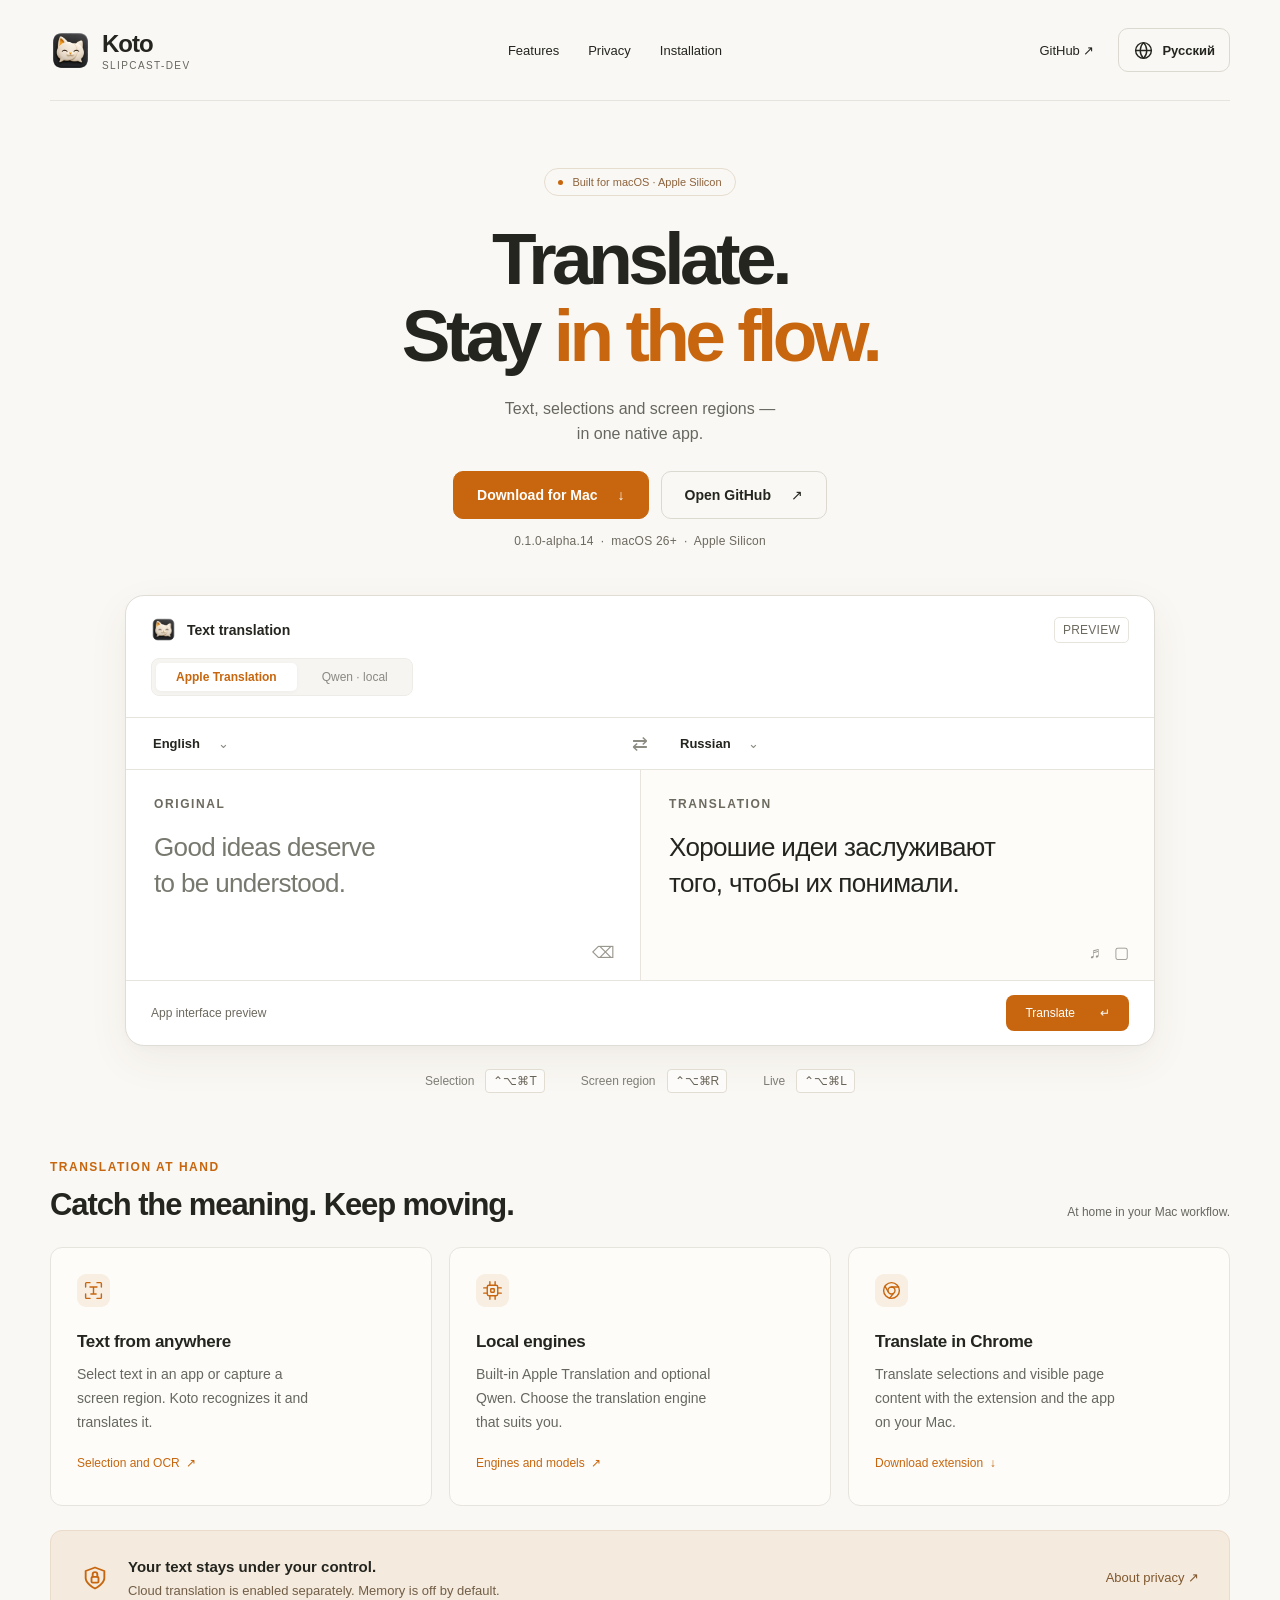
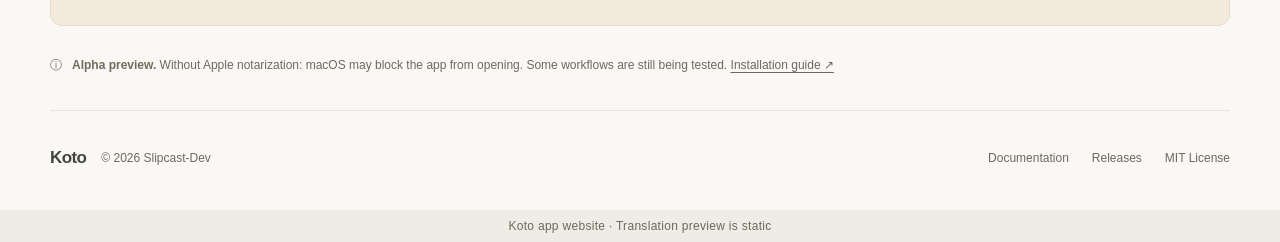
==== en/index.html @ a415c4b1 "Add Russian and English website, language detection, SVG icons and current bilingual docs" ====
<!doctype html>
<html lang="en">
<head>
  <meta charset="utf-8">
  <script src="../assets/language.js"></script>
  <link rel="icon" href="../assets/koto-brandmark.png" type="image/png">
  <meta name="viewport" content="width=device-width, initial-scale=1">
  <title>Koto — native translator for macOS</title>
  <meta name="color-scheme" content="light">
  <meta name="theme-color" content="#faf8f4">
  <meta property="og:type" content="website">
  <meta property="og:title" content="Koto — translate and stay in the flow">
  <meta property="og:description" content="Text, selections and screen regions in one native Mac app.">
  <meta property="og:url" content="https://slipcast-dev.github.io/koto-website/en/">
  <meta property="og:image" content="https://slipcast-dev.github.io/koto-website/assets/koto-brandmark.png">
  <link rel="canonical" href="https://slipcast-dev.github.io/koto-website/en/">
  <link rel="alternate" hreflang="ru" href="https://slipcast-dev.github.io/koto-website/">
  <link rel="alternate" hreflang="en" href="https://slipcast-dev.github.io/koto-website/en/">
  <link rel="alternate" hreflang="x-default" href="https://slipcast-dev.github.io/koto-website/">
  <meta name="description" content="Koto by Slipcast-Dev: translate text, selections and screen regions on Mac. Apple Translation, optional Qwen and a Chrome extension. Download the alpha for Apple Silicon.">
  <link rel="stylesheet" href="../assets/styles.css">
</head>
<body id="top">
  <a class="skip-link" href="#content">Skip to content</a>
  <!-- Статический дизайн: демонстрация не отправляет пользовательские данные. -->
  <header>
    <a class="brand" href="#top" aria-label="Koto, home"><img class="mark" src="../assets/koto-brandmark.png" alt="" width="41" height="41"><span><strong>Koto</strong><small>SLIPCAST-DEV</small></span></a>
    <nav aria-label="Main navigation"><a href="#features">Features</a><a href="#privacy">Privacy</a><a href="https://github.com/Slipcast-dev/translator-Koto/blob/main/Docs/INSTALLATION.en.md">Installation</a></nav>
    <div class="nav-right"><a href="https://github.com/Slipcast-dev/translator-Koto">GitHub ↗</a><a class="language-switch" href="../?lang=ru" hreflang="ru" lang="ru" aria-label="Переключить на русский"><svg viewBox="0 0 24 24" aria-hidden="true" focusable="false"><circle cx="12" cy="12" r="9"/><path d="M3 12h18M12 3c-5 5-5 13 0 18M12 3c5 5 5 13 0 18"/></svg><span>Русский</span></a></div>
  </header>
  <main id="content">
    <section class="hero" aria-labelledby="hero-heading">
      <span class="eyebrow"><span class="dot"></span> Built for macOS · Apple Silicon</span>
      <h1 id="hero-heading">Translate.<br>Stay <em>in the flow.</em></h1>
      <p>Text, selections and screen regions —<br>in one native app.</p>
      <div class="actions"><a class="btn" href="https://github.com/Slipcast-dev/translator-Koto/releases/download/v0.1.0-alpha.14/Koto-0.1.0-14-arm64-preview-ci.dmg">Download for Mac <span>↓</span></a><a class="btn secondary" href="https://github.com/Slipcast-dev/translator-Koto">Open GitHub <span>↗</span></a></div>
      <span class="meta">0.1.0-alpha.14 &nbsp;·&nbsp; macOS 26+ &nbsp;·&nbsp; Apple Silicon</span>
    </section>
    <section class="demo-wrap" aria-label="Translator interface preview">
      <div class="demo">
        <div class="demo-top"><div class="demo-title"><img class="mark mini" src="../assets/koto-brandmark.png" alt="" width="25" height="25"> Text translation</div><span class="preview">PREVIEW</span></div>
        <div class="engines"><span class="engine active">Apple Translation</span><span class="engine">Qwen · local</span></div>
        <div class="languages"><span>English <span class="chevron">⌄</span></span><span class="swap" aria-hidden="true">⇄</span><span class="target">Russian <span class="chevron">⌄</span></span></div>
        <div class="panels"><div class="panel source"><span class="label">ORIGINAL</span><p class="sample" lang="en">Good ideas deserve <br>to be understood.</p><div class="panel-tools" aria-hidden="true">⌫</div></div><div class="panel"><span class="label">TRANSLATION</span><p class="sample" lang="ru">Хорошие идеи заслуживают <br>того, чтобы их понимали.</p><div class="panel-tools" aria-hidden="true">♬ &nbsp; ▢</div></div></div>
        <div class="demo-bottom"><p>App interface preview</p><span class="demo-button">Translate <span aria-hidden="true">↵</span></span></div>
      </div>
      <div class="shortcuts"><span>Selection <kbd>⌃⌥⌘T</kbd></span><span>Screen region <kbd>⌃⌥⌘R</kbd></span><span>Live <kbd>⌃⌥⌘L</kbd></span></div>
    </section>
    <section class="section" id="features"><div class="section-heading"><div><div class="overline">TRANSLATION AT HAND</div><h2>Catch the meaning. Keep moving.</h2></div><p>At home in your Mac workflow.</p></div>
      <div class="cards"><article class="card"><div class="icon"><svg viewBox="0 0 24 24" aria-hidden="true" focusable="false"><path d="M8 3H4a1 1 0 0 0-1 1v4m13-5h4a1 1 0 0 1 1 1v4M3 16v4a1 1 0 0 0 1 1h4m8 0h4a1 1 0 0 0 1-1v-4M8 8h8m-4 0v8m-3 0h6"/></svg></div><h3>Text from anywhere</h3><p>Select text in an app or capture a screen region. Koto recognizes it and translates it.</p><a class="card-link" href="https://github.com/Slipcast-dev/translator-Koto/blob/main/README.en.md">Selection and OCR &nbsp;↗</a></article><article class="card"><div class="icon"><svg viewBox="0 0 24 24" aria-hidden="true" focusable="false"><rect x="6" y="6" width="12" height="12" rx="2"/><path d="M9 2v4m6-4v4M9 18v4m6-4v4M2 9h4m-4 6h4M18 9h4m-4 6h4"/><rect x="10" y="10" width="4" height="4" rx=".5"/></svg></div><h3>Local engines</h3><p>Built-in Apple Translation and optional Qwen. Choose the translation engine that suits you.</p><a class="card-link" href="https://github.com/Slipcast-dev/translator-Koto/blob/main/Docs/MODELS.en.md">Engines and models &nbsp;↗</a></article><article class="card"><div class="icon"><svg viewBox="0 0 24 24" aria-hidden="true" focusable="false"><circle cx="12" cy="12" r="9"/><circle cx="12" cy="12" r="4"/><path d="M12 8h8M8.5 14l-4-7M14 15.5l-4 5.3"/></svg></div><h3>Translate in Chrome</h3><p>Translate selections and visible page content with the extension and the app on your Mac.</p><a class="card-link" href="https://github.com/Slipcast-dev/translator-Koto/releases/download/v0.1.0-alpha.14/Koto-Chrome-0.1.4.zip">Download extension &nbsp;↓</a></article></div>
    </section>
    <section class="privacy" id="privacy" aria-labelledby="privacy-heading"><div class="privacy-left"><span class="shield"><svg viewBox="0 0 24 24" aria-hidden="true" focusable="false"><path d="m12 3 8 3v6c0 5-8 9-8 9s-8-4-8-9V6l8-3Z"/><rect x="9" y="11" width="6" height="5" rx="1"/><path d="M10 11V9a2 2 0 0 1 4 0v2"/></svg></span><div><h2 id="privacy-heading">Your text stays under your control.</h2><p>Cloud translation is enabled separately. Memory is off by default.</p></div></div><a href="https://github.com/Slipcast-dev/translator-Koto/blob/main/Docs/PRIVACY.en.md">About privacy ↗</a></section>
    <p class="alpha" id="installation"><span aria-hidden="true">ⓘ</span><span><b>Alpha preview.</b> Without Apple notarization: macOS may block the app from opening. Some workflows are still being tested. <a href="https://github.com/Slipcast-dev/translator-Koto/blob/main/Docs/INSTALLATION.en.md">Installation guide ↗</a></span></p>
  </main>
  <footer><div class="footer-brand"><b>Koto</b><span>© 2026 Slipcast-Dev</span></div><div class="footer-links"><a href="https://github.com/Slipcast-dev/translator-Koto/blob/main/README.en.md">Documentation</a><a href="https://github.com/Slipcast-dev/translator-Koto/releases">Releases</a><a href="https://github.com/Slipcast-dev/translator-Koto/blob/main/LICENSE">MIT License</a></div></footer>
  <div class="concept">Koto app website · Translation preview is static</div>
</body>
</html>
---- assets/styles.css ----
/* Макет автономен: системные шрифты и встроенная графика не требуют сети. */
:root {
  --paper:#faf8f4;
  --ink:#24251f;
  --muted:#777870;
  --accent:#c7660e;
  --line:#e7e4dd;
  --peach:#f8ead9;
}
* {
  box-sizing:border-box;
}
html {
  scroll-behavior:smooth;
}
body {
  margin:0;
  background:var(--paper);
  color:var(--ink);
  font-family:-apple-system,BlinkMacSystemFont,"Segoe UI",sans-serif;
  -webkit-font-smoothing:antialiased;
}
a {
  color:inherit;
  text-decoration:none;
}
button {
  font:inherit;
}
a:focus-visible {
  outline:3px solid var(--accent);
  outline-offset:5px;
}
main,header,footer {
  max-width:1180px;
  margin:auto;
}
header {
  display:flex;
  align-items:center;
  justify-content:space-between;
  padding:28px 0;
  border-bottom:1px solid var(--line);
}
.brand {
  display:flex;
  align-items:center;
  gap:11px;
}
.mark {
  display:block;
  object-fit:contain;
  width:41px;
  height:41px;
  border-radius:0;
  background:transparent;
  flex-shrink:0;
}
.brand strong {
  font-size:24px;
  letter-spacing:-1px;
}
.brand small {
  display:block;
  color:var(--muted);
  font-size:9px;
  letter-spacing:1.4px;
  margin-top:2px;
}
nav {
  display:flex;
  align-items:center;
  gap:29px;
  font-size:13px;
}
.nav-right {
  display:flex;
  align-items:center;
  gap:24px;
  font-size:13px;
}
.btn {
  display:inline-flex;
  align-items:center;
  justify-content:center;
  gap:20px;
  border-radius:10px;
  padding:15px 23px;
  font-size:14px;
  font-weight:550;
  background:var(--accent);
  color:white;
  border:1px solid var(--accent);
}
.btn.small {
  padding:11px 16px;
  font-size:12px;
}
.btn.secondary {
  background:transparent;
  color:var(--ink);
  border-color:#dcd9d0;
}
.hero {
  text-align:center;
  padding:67px 10px 34px;
}
.eyebrow {
  display:inline-flex;
  align-items:center;
  gap:9px;
  border:1px solid #e6ddcf;
  border-radius:100px;
  padding:7px 13px;
  font-size:11px;
  font-weight:500;
  color:#8d633c;
}
.dot {
  width:5px;
  height:5px;
  border-radius:50%;
  background:var(--accent);
}
h1 {
  font-size:73px;
  line-height:1.06;
  letter-spacing:-4.5px;
  font-weight:590;
  margin:24px 0 21px;
}
h1 em {
  font-style:normal;
  color:var(--accent);
}
.hero p {
  font-size:16px;
  line-height:1.6;
  color:var(--muted);
  margin:0 0 24px;
}
.actions {
  display:flex;
  justify-content:center;
  gap:12px;
}
.meta {
  display:block;
  font-size:10px;
  color:#88877e;
  letter-spacing:.2px;
  margin-top:15px;
}
.demo-wrap {
  max-width:1030px;
  margin:13px auto 0;
  position:relative;
}
.demo {
  background:#fff;
  border:1px solid #dfddd6;
  border-radius:19px;
  box-shadow:0 14px 40px #493a2010,0 3px 9px #493a2005;
  overflow:hidden;
}
.demo-top {
  display:flex;
  align-items:center;
  justify-content:space-between;
  padding:21px 25px 15px;
}
.demo-title {
  display:flex;
  align-items:center;
  gap:11px;
  font-size:14px;
  font-weight:600;
}
.demo-title .mini {
  width:25px;
  height:25px;
}
.preview {
  border:1px solid var(--line);
  border-radius:5px;
  padding:5px 8px;
  color:#8c8b82;
  font-size:9px;
  letter-spacing:.5px;
}
.engines {
  display:flex;
  gap:5px;
  margin:0 25px 21px;
  width:max-content;
  background:#f6f5f2;
  border:1px solid #eeece7;
  padding:4px;
  border-radius:8px;
  font-size:11px;
  color:#8a8982;
}
.engine {
  padding:7px 20px;
}
.engine.active {
  background:white;
  box-shadow:0 1px 4px #0000000a;
  border-radius:5px;
  color:var(--accent);
  font-weight:600;
}
.languages {
  display:grid;
  grid-template-columns:1fr 40px 1fr;
  align-items:center;
  border-top:1px solid var(--line);
  border-bottom:1px solid var(--line);
  padding:14px 27px;
  font-size:13px;
  font-weight:550;
}
.languages .swap {
  text-align:center;
  font-size:19px;
  color:#8d8c83;
}
.languages .target {
  padding-left:20px;
}
.chevron {
  margin-left:14px;
  color:#8a8a82;
}
.panels {
  display:grid;
  grid-template-columns:1fr 1fr;
  min-height:210px;
}
.panel {
  padding:24px 28px;
  position:relative;
}
.panel+.panel {
  border-left:1px solid var(--line);
  background:#fdfcf9;
}
.label {
  font-size:9px;
  letter-spacing:1.6px;
  color:#a09d93;
  font-weight:600;
}
.sample {
  font-size:26px;
  line-height:1.4;
  letter-spacing:-.65px;
  margin:17px 0 40px;
  max-width:400px;
}
.source .sample {
  color:#77796f;
}
.panel-tools {
  position:absolute;
  bottom:18px;
  right:25px;
  display:flex;
  gap:15px;
  color:#9a988e;
  font-size:16px;
}
.demo-bottom {
  display:flex;
  align-items:center;
  justify-content:space-between;
  padding:14px 25px;
  border-top:1px solid var(--line);
}
.demo-bottom p {
  font-size:10px;
  color:#949187;
  margin:0;
}
.demo-button {
  display:flex;
  gap:25px;
  align-items:center;
  background:var(--accent);
  color:white;
  border-radius:8px;
  padding:11px 19px;
  font-size:12px;
}
.shortcuts {
  display:flex;
  justify-content:center;
  gap:36px;
  margin:23px 0 0;
  color:#7e7d73;
  font-size:11px;
}
.shortcuts span {
  display:flex;
  align-items:center;
  gap:11px;
}
.shortcuts kbd {
  font:10px -apple-system,sans-serif;
  color:#969286;
  border:1px solid #e2ddd3;
  border-radius:4px;
  padding:4px 7px;
  background:#fff9;
}
.section {
  padding:67px 0 0;
}
.section-heading {
  display:flex;
  align-items:end;
  justify-content:space-between;
  margin-bottom:24px;
}
h2 {
  font-size:31px;
  line-height:1.2;
  letter-spacing:-1.1px;
  font-weight:570;
  margin:0;
}
.overline {
  font-size:9px;
  letter-spacing:1.5px;
  color:var(--accent);
  margin-bottom:12px;
  font-weight:600;
}
.section-heading>p {
  font-size:12px;
  color:var(--muted);
  margin:0 0 4px;
}
.cards {
  display:grid;
  grid-template-columns:repeat(3,1fr);
  gap:17px;
}
.card {
  padding:26px;
  background:#fdfcf9;
  border:1px solid var(--line);
  border-radius:12px;
}
.icon {
  width:33px;
  height:33px;
  border-radius:9px;
  background:#f8eee1;
  display:grid;
  place-items:center;
  color:var(--accent);
  font-size:20px;
  margin-bottom:25px;
}
.card h3 {
  font-size:17px;
  font-weight:550;
  letter-spacing:-.3px;
  margin:0 0 11px;
}
.card p {
  font-size:12px;
  line-height:1.7;
  color:var(--muted);
  margin:0;
  max-width:250px;
}
.card-link {
  display:block;
  color:var(--accent);
  font-size:10px;
  margin-top:22px;
}
.privacy {
  display:flex;
  align-items:center;
  justify-content:space-between;
  background:#f4eadd;
  border:1px solid #eadbca;
  border-radius:12px;
  padding:25px 30px;
  margin:24px 0 0;
}
.privacy-left {
  display:flex;
  align-items:center;
  gap:19px;
}
.shield {
  font-size:26px;
  color:var(--accent);
}
.privacy h3 {
  font-size:15px;
  font-weight:550;
  margin:0 0 7px;
}
.privacy p {
  font-size:11px;
  color:#8f7c65;
  margin:0;
}
.privacy>a {
  font-size:11px;
  color:#997049;
}
.alpha {
  font-size:10px;
  color:#8c897f;
  display:flex;
  gap:10px;
  align-items:center;
  margin:29px 0 35px;
  line-height:1.7;
}
.alpha b {
  font-weight:550;
  color:#716b5e;
}
footer {
  display:flex;
  justify-content:space-between;
  align-items:center;
  border-top:1px solid var(--line);
  padding:25px 0 30px;
  font-size:10px;
  color:#8b887e;
}
.footer-brand {
  display:flex;
  gap:15px;
  align-items:center;
}
.footer-brand b {
  font-size:17px;
  color:#44463d;
  letter-spacing:-.6px;
}
.footer-links {
  display:flex;
  gap:23px;
}
.concept {
  background:#efece5;
  color:#827c70;
  text-align:center;
  padding:9px;
  font-size:10px;
  letter-spacing:.3px;
}
/* На телефоне колонки становятся последовательными, сохраняя порядок чтения. */
@media(max-width:1240px) {
  main,header,footer {
    margin-left:30px;
    margin-right:30px;
  }
}
@media(max-width:760px) {
  header {
    padding:20px 0;
  }
  nav {
    display:none;
  }
  .nav-right {
    gap:12px;
  }
  .nav-right>a:first-child {
    display:none;
  }
  .hero {
    padding-top:43px;
  }
  h1 {
    font-size:43px;
    letter-spacing:-2.3px;
  }
  .hero p {
    font-size:14px;
  }
  .panels {
    grid-template-columns:1fr;
  }
  .panel+.panel {
    border-left:0;
    border-top:1px solid var(--line);
  }
  .sample {
    font-size:23px;
  }
  .shortcuts {
    gap:12px;
    flex-wrap:wrap;
  }
  .cards {
    grid-template-columns:1fr;
  }
  .section {
    padding-top:45px;
  }
  .section-heading {
    display:block;
  }
  .section-heading>p {
    margin-top:15px;
  }
  .privacy {
    padding:23px;
    display:block;
  }
  .privacy>a {
    display:block;
    margin:16px 0 0 45px;
  }
  .privacy p {
    line-height:1.7;
  }
  .demo-bottom p {
    max-width:130px;
    line-height:1.6;
  }
  footer {
    align-items:start;
    gap:20px;
  }
  .footer-brand {
    display:block;
  }
  .footer-brand span {
    display:block;
    margin-top:10px;
  }
  .footer-links {
    flex-direction:column;
    gap:10px;
  }
  .btn {
    padding:13px 16px;
    font-size:12px;
  }
  main,header,footer {
    margin-left:18px;
    margin-right:18px;
  }
  h2 {
    font-size:27px;
  }
  .demo-title {
    font-size:12px;
  }
  .engines {
    margin-left:18px;
  }
  .languages {
    padding-left:20px;
    padding-right:20px;
  }
}
/* Доступность: читаемые подписи, видимый фокус и достаточные области нажатия. */
:root {
  --muted:#66685f;
}
.skip-link {
  position:fixed;
  left:16px;
  top:-100px;
  z-index:10;
  padding:14px 20px;
  background:var(--ink);
  color:#fff;
  border-radius:8px;
}
.skip-link:focus {
  top:16px;
}
nav a,.nav-right>a:first-child,.footer-links a {
  min-height:44px;
  display:inline-flex;
  align-items:center;
}
.btn:hover {
  background:#ad560b;
  border-color:#ad560b;
}
.btn.secondary:hover {
  background:#f0ece4;
  border-color:#c9c4b9;
}
a:not(.btn):hover {
  color:#a85108;
}
.meta,.preview,.label,.demo-bottom p,.card-link,.overline,.alpha,footer,.concept {
  font-size:12px;
}
.meta,.preview,.label,.demo-bottom p,.alpha,footer,.concept {
  color:#6c695e;
}
.brand small {
  font-size:10px;
  color:#65665d;
}
.card p {
  font-size:14px;
}
.card-link {
  min-height:44px;
  display:flex;
  align-items:center;
  margin-top:12px;
}
.privacy h2 {
  font-size:15px;
  letter-spacing:0;
  font-weight:550;
  margin:0 0 7px;
}
.privacy p {
  font-size:13px;
  color:#725e47;
}
.privacy>a {
  font-size:13px;
  min-height:44px;
  display:inline-flex;
  align-items:center;
  color:#80582f;
}
.alpha a {
  text-decoration:underline;
  text-underline-offset:3px;
}
.alpha {
  scroll-margin-top:24px;
}
section[id] {
  scroll-margin-top:24px;
}
.preview {
  letter-spacing:.25px;
}
.engines {
  font-size:12px;
}
.shortcuts {
  font-size:12px;
}
.shortcuts kbd {
  font-size:12px;
  color:#686357;
}
/* Декоративные элементы демонстрации не являются кнопками сайта. */
.engines,.languages,.demo-button,.panel-tools {
  cursor:default;
}
@media(max-width:760px) {
  header {
    flex-wrap:wrap;
    row-gap:16px;
  }
  nav {
    display:flex;
    order:3;
    justify-content:space-between;
    gap:12px;
    width:100%;
    font-size:12px;
    border-top:1px solid var(--line);
    padding-top:8px;
  }
  h1 {
    font-size:clamp(33px,8.8vw,43px);
    letter-spacing:-1.8px;
  }
  .hero p {
    font-size:14px;
  }
  .preview {
    font-size:10px;
    padding:5px 6px;
  }
  .demo-top {
    padding-left:18px;
    padding-right:18px;
    gap:8px;
  }
  .sample {
    font-size:23px;
  }
  .sample br {
    display:none;
  }
  .panel {
    min-height:210px;
    padding:24px;
  }
  .privacy-left {
    align-items:flex-start;
  }
  .privacy>a {
    margin-left:45px;
  }
  .shortcuts {
    gap:8px 14px;
  }
  .shortcuts span {
    gap:6px;
  }
  .section-heading>p {
    font-size:14px;
  }
  .footer-links {
    gap:0;
  }
  .demo-bottom {
    gap:12px;
    padding-left:18px;
    padding-right:18px;
  }
  .demo-bottom p {
    font-size:11px;
  }
  .demo-button {
    gap:16px;
    padding:11px 16px;
  }
  .alpha {
    align-items:flex-start;
  }
}
@media(prefers-reduced-motion:reduce) {
  html {
    scroll-behavior:auto;
  }
}
/* Компактная шапка и действия сохраняют одну строку на телефоне. */
@media(max-width:760px) {
  .nav-right>a:first-child {
    display:none;
  }
  .actions .btn {
    gap:10px;
    padding:13px 12px;
    white-space:nowrap;
  }
  .nav-right .btn {
    white-space:nowrap;
  }
}

/* Переключатель языка повторяет форму кнопок и остаётся видимым на телефоне. */
.language-switch {
  display:inline-flex;
  align-items:center;
  justify-content:center;
  gap:8px;
  min-height:44px;
  padding:10px 14px;
  border:1px solid #dcd9d0;
  border-radius:10px;
  background:transparent;
  font-size:13px;
  font-weight:550;
  white-space:nowrap;
}
.language-switch:hover {
  background:#f0ece4;
  border-color:#c9c4b9;
}
.language-switch svg,.icon svg,.shield svg {
  display:block;
  width:21px;
  height:21px;
  fill:none;
  stroke:currentColor;
  stroke-width:1.6;
  stroke-linecap:round;
  stroke-linejoin:round;
}
.shield {
  display:block;
  flex-shrink:0;
}
.shield svg {
  width:28px;
  height:28px;
}
.card {
  display:flex;
  flex-direction:column;
}
.card-link {
  margin-top:auto;
  padding-top:12px;
}
@media(max-width:760px) {
  .language-switch {
    padding:9px 12px;
  }
}
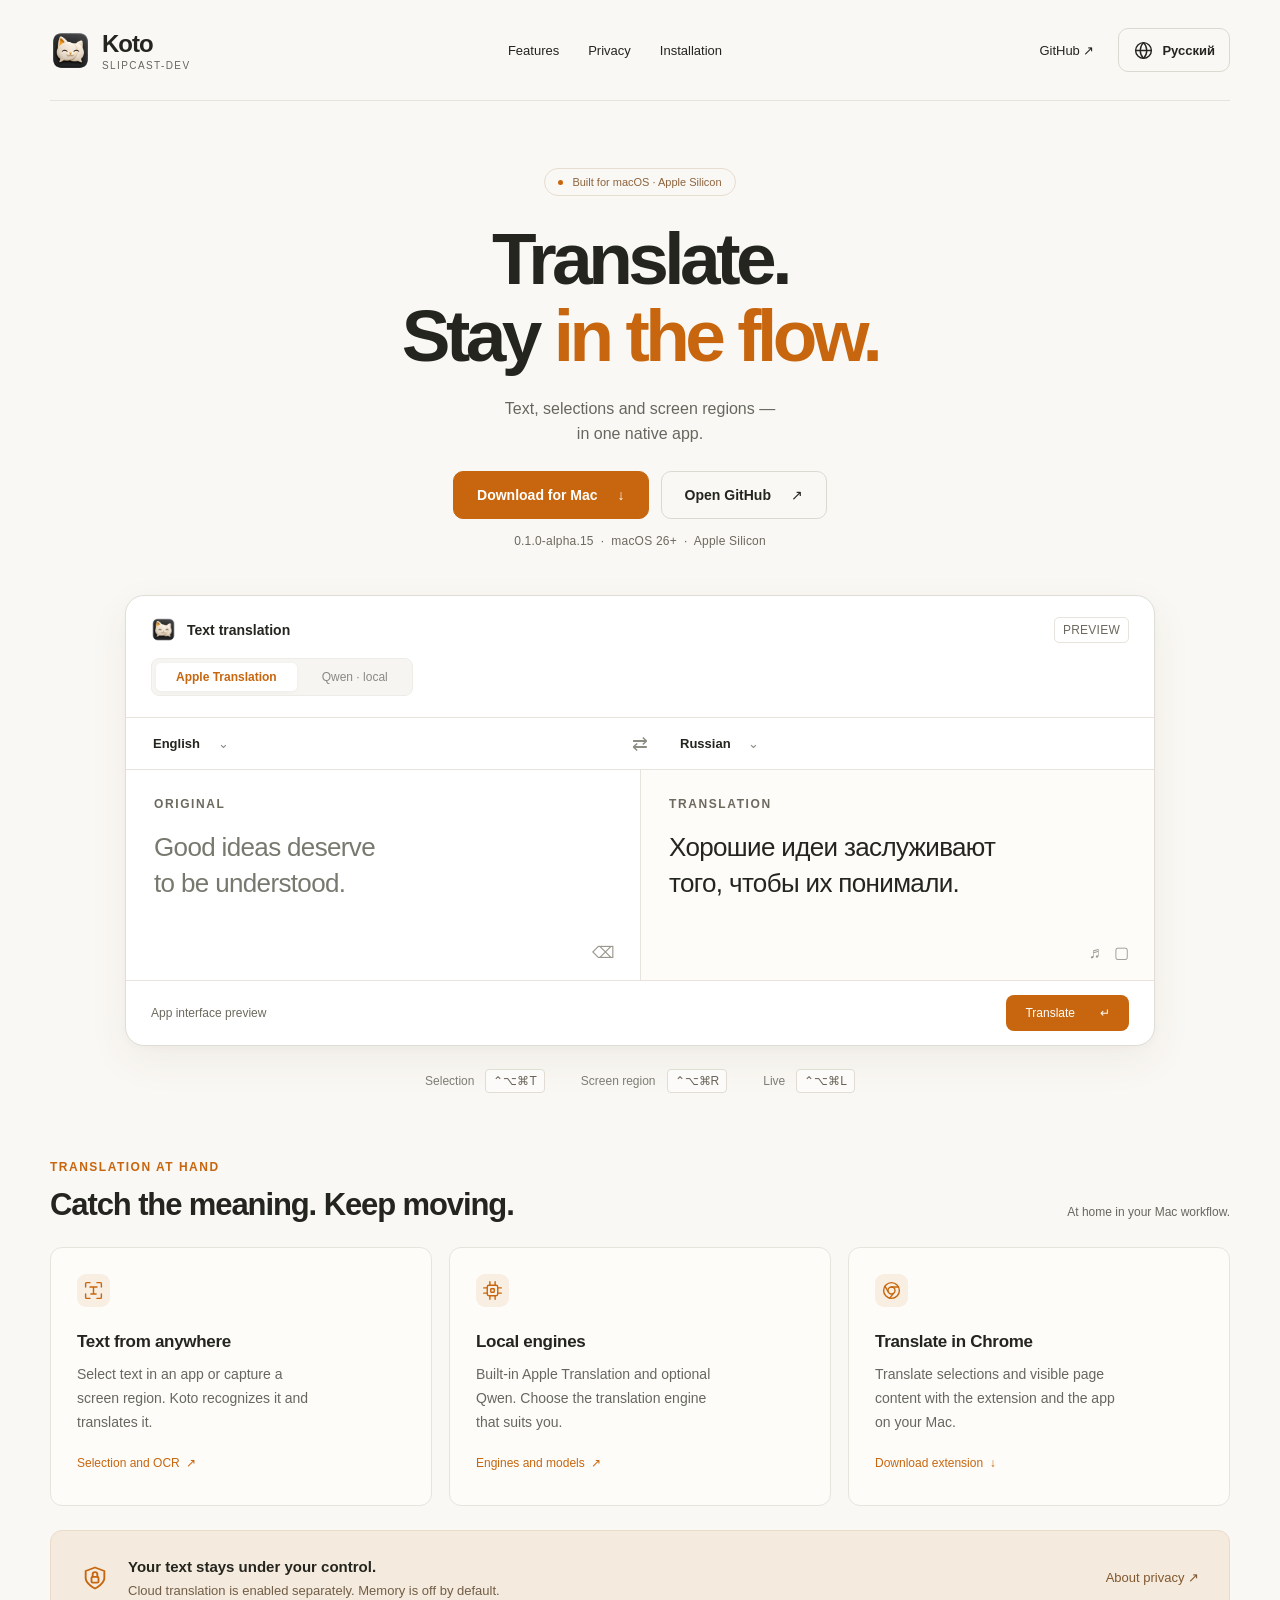
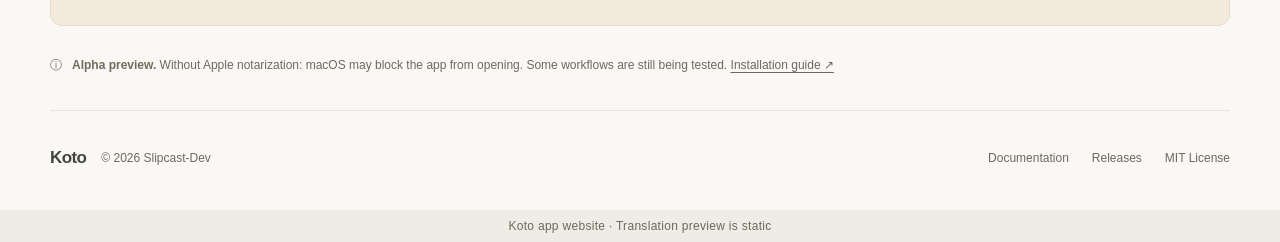
==== commit 81e85eca: "Update site to Koto 0.1.0-alpha.15 Co-Authored-By: Claude Sonnet 5.5 <noreply@anthropic.com>" ====
--- a/en/index.html
+++ b/en/index.html
@@ -33,8 +33,8 @@
       <span class="eyebrow"><span class="dot"></span> Built for macOS · Apple Silicon</span>
       <h1 id="hero-heading">Translate.<br>Stay <em>in the flow.</em></h1>
       <p>Text, selections and screen regions —<br>in one native app.</p>
-      <div class="actions"><a class="btn" href="https://github.com/Slipcast-dev/translator-Koto/releases/download/v0.1.0-alpha.14/Koto-0.1.0-14-arm64-preview-ci.dmg">Download for Mac <span>↓</span></a><a class="btn secondary" href="https://github.com/Slipcast-dev/translator-Koto">Open GitHub <span>↗</span></a></div>
-      <span class="meta">0.1.0-alpha.14 &nbsp;·&nbsp; macOS 26+ &nbsp;·&nbsp; Apple Silicon</span>
+      <div class="actions"><a class="btn" href="https://github.com/Slipcast-dev/translator-Koto/releases/download/v0.1.0-alpha.15/Koto-0.1.0-15-arm64-preview-ci.dmg">Download for Mac <span>↓</span></a><a class="btn secondary" href="https://github.com/Slipcast-dev/translator-Koto">Open GitHub <span>↗</span></a></div>
+      <span class="meta">0.1.0-alpha.15 &nbsp;·&nbsp; macOS 26+ &nbsp;·&nbsp; Apple Silicon</span>
     </section>
     <section class="demo-wrap" aria-label="Translator interface preview">
       <div class="demo">
@@ -47,7 +47,7 @@
       <div class="shortcuts"><span>Selection <kbd>⌃⌥⌘T</kbd></span><span>Screen region <kbd>⌃⌥⌘R</kbd></span><span>Live <kbd>⌃⌥⌘L</kbd></span></div>
     </section>
     <section class="section" id="features"><div class="section-heading"><div><div class="overline">TRANSLATION AT HAND</div><h2>Catch the meaning. Keep moving.</h2></div><p>At home in your Mac workflow.</p></div>
-      <div class="cards"><article class="card"><div class="icon"><svg viewBox="0 0 24 24" aria-hidden="true" focusable="false"><path d="M8 3H4a1 1 0 0 0-1 1v4m13-5h4a1 1 0 0 1 1 1v4M3 16v4a1 1 0 0 0 1 1h4m8 0h4a1 1 0 0 0 1-1v-4M8 8h8m-4 0v8m-3 0h6"/></svg></div><h3>Text from anywhere</h3><p>Select text in an app or capture a screen region. Koto recognizes it and translates it.</p><a class="card-link" href="https://github.com/Slipcast-dev/translator-Koto/blob/main/README.en.md">Selection and OCR &nbsp;↗</a></article><article class="card"><div class="icon"><svg viewBox="0 0 24 24" aria-hidden="true" focusable="false"><rect x="6" y="6" width="12" height="12" rx="2"/><path d="M9 2v4m6-4v4M9 18v4m6-4v4M2 9h4m-4 6h4M18 9h4m-4 6h4"/><rect x="10" y="10" width="4" height="4" rx=".5"/></svg></div><h3>Local engines</h3><p>Built-in Apple Translation and optional Qwen. Choose the translation engine that suits you.</p><a class="card-link" href="https://github.com/Slipcast-dev/translator-Koto/blob/main/Docs/MODELS.en.md">Engines and models &nbsp;↗</a></article><article class="card"><div class="icon"><svg viewBox="0 0 24 24" aria-hidden="true" focusable="false"><circle cx="12" cy="12" r="9"/><circle cx="12" cy="12" r="4"/><path d="M12 8h8M8.5 14l-4-7M14 15.5l-4 5.3"/></svg></div><h3>Translate in Chrome</h3><p>Translate selections and visible page content with the extension and the app on your Mac.</p><a class="card-link" href="https://github.com/Slipcast-dev/translator-Koto/releases/download/v0.1.0-alpha.14/Koto-Chrome-0.1.4.zip">Download extension &nbsp;↓</a></article></div>
+      <div class="cards"><article class="card"><div class="icon"><svg viewBox="0 0 24 24" aria-hidden="true" focusable="false"><path d="M8 3H4a1 1 0 0 0-1 1v4m13-5h4a1 1 0 0 1 1 1v4M3 16v4a1 1 0 0 0 1 1h4m8 0h4a1 1 0 0 0 1-1v-4M8 8h8m-4 0v8m-3 0h6"/></svg></div><h3>Text from anywhere</h3><p>Select text in an app or capture a screen region. Koto recognizes it and translates it.</p><a class="card-link" href="https://github.com/Slipcast-dev/translator-Koto/blob/main/README.en.md">Selection and OCR &nbsp;↗</a></article><article class="card"><div class="icon"><svg viewBox="0 0 24 24" aria-hidden="true" focusable="false"><rect x="6" y="6" width="12" height="12" rx="2"/><path d="M9 2v4m6-4v4M9 18v4m6-4v4M2 9h4m-4 6h4M18 9h4m-4 6h4"/><rect x="10" y="10" width="4" height="4" rx=".5"/></svg></div><h3>Local engines</h3><p>Built-in Apple Translation and optional Qwen. Choose the translation engine that suits you.</p><a class="card-link" href="https://github.com/Slipcast-dev/translator-Koto/blob/main/Docs/MODELS.en.md">Engines and models &nbsp;↗</a></article><article class="card"><div class="icon"><svg viewBox="0 0 24 24" aria-hidden="true" focusable="false"><circle cx="12" cy="12" r="9"/><circle cx="12" cy="12" r="4"/><path d="M12 8h8M8.5 14l-4-7M14 15.5l-4 5.3"/></svg></div><h3>Translate in Chrome</h3><p>Translate selections and visible page content with the extension and the app on your Mac.</p><a class="card-link" href="https://github.com/Slipcast-dev/translator-Koto/releases/download/v0.1.0-alpha.15/Koto-Chrome-0.1.4.zip">Download extension &nbsp;↓</a></article></div>
     </section>
     <section class="privacy" id="privacy" aria-labelledby="privacy-heading"><div class="privacy-left"><span class="shield"><svg viewBox="0 0 24 24" aria-hidden="true" focusable="false"><path d="m12 3 8 3v6c0 5-8 9-8 9s-8-4-8-9V6l8-3Z"/><rect x="9" y="11" width="6" height="5" rx="1"/><path d="M10 11V9a2 2 0 0 1 4 0v2"/></svg></span><div><h2 id="privacy-heading">Your text stays under your control.</h2><p>Cloud translation is enabled separately. Memory is off by default.</p></div></div><a href="https://github.com/Slipcast-dev/translator-Koto/blob/main/Docs/PRIVACY.en.md">About privacy ↗</a></section>
     <p class="alpha" id="installation"><span aria-hidden="true">ⓘ</span><span><b>Alpha preview.</b> Without Apple notarization: macOS may block the app from opening. Some workflows are still being tested. <a href="https://github.com/Slipcast-dev/translator-Koto/blob/main/Docs/INSTALLATION.en.md">Installation guide ↗</a></span></p>
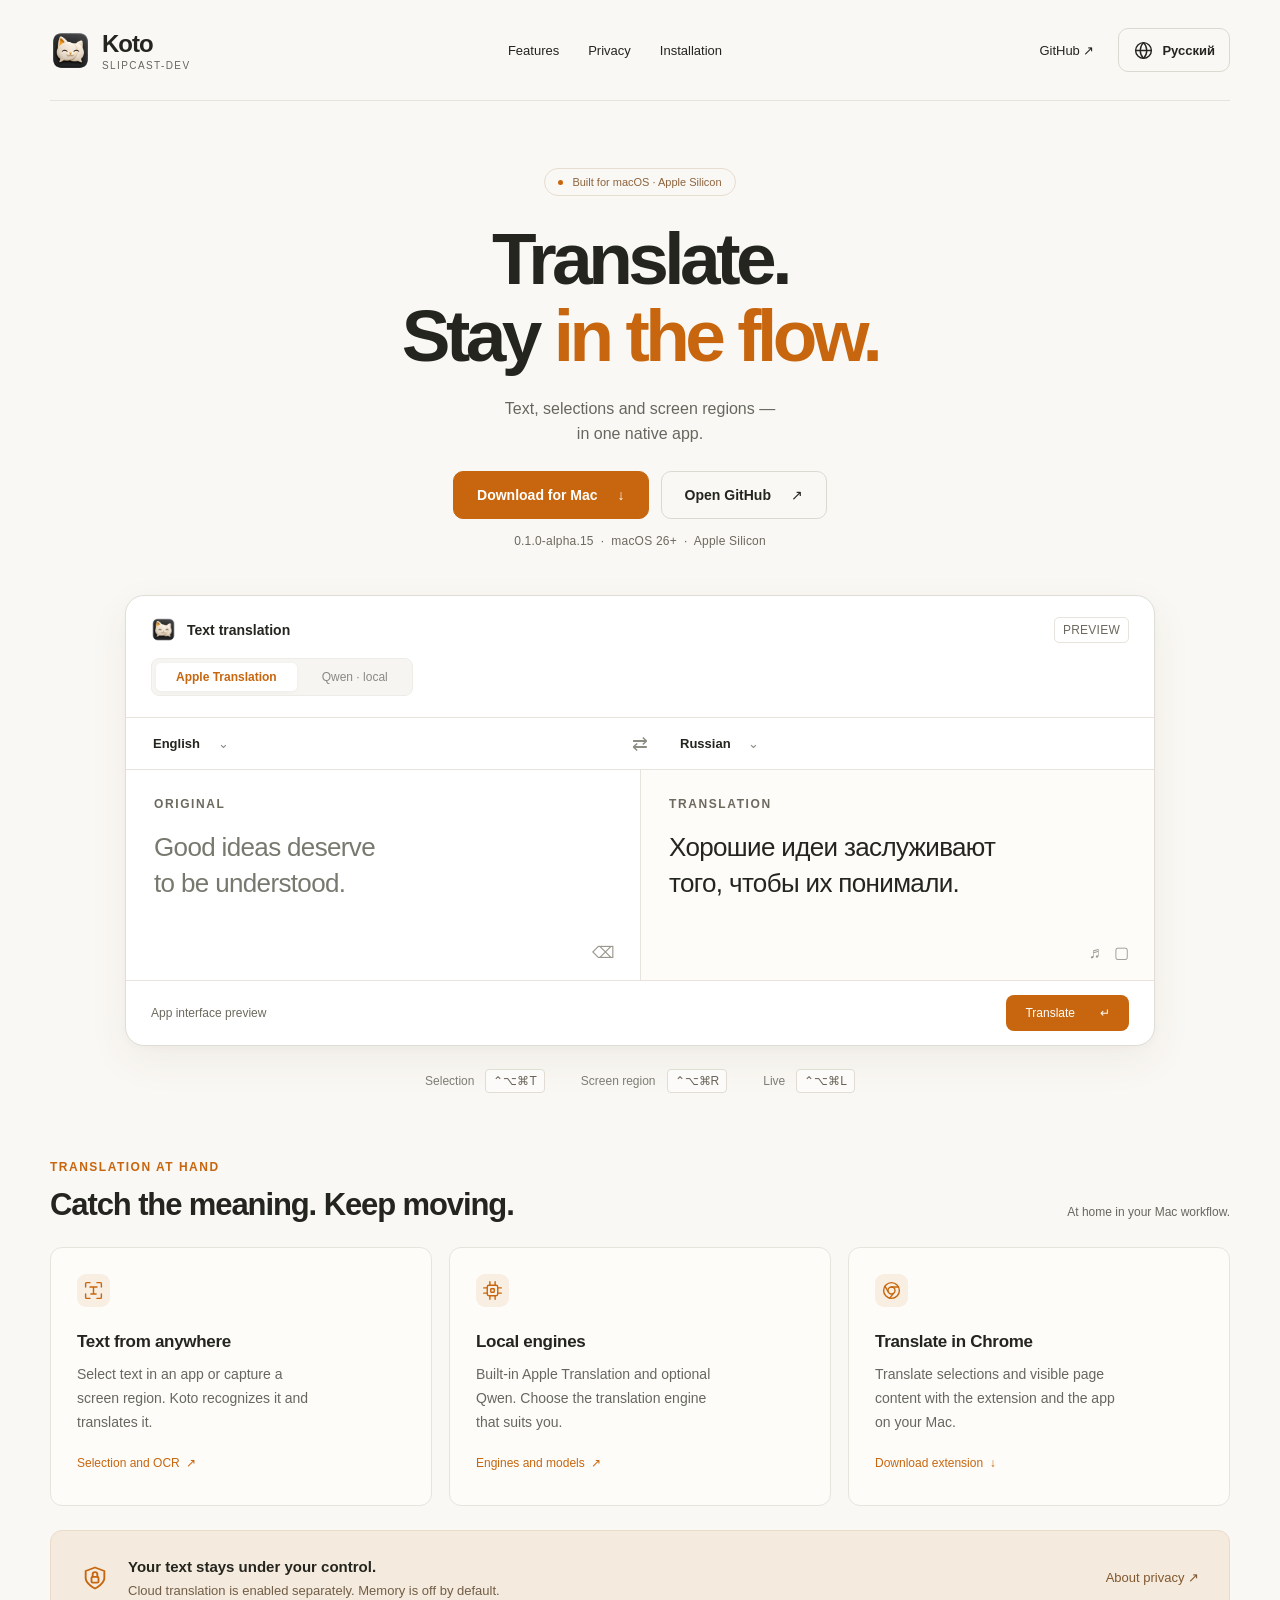
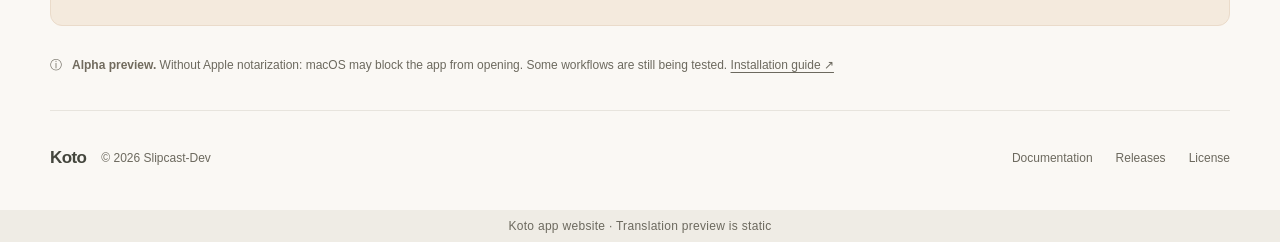
==== commit df75ed7e: "License: replace MIT with the Koto proprietary license Co-Authored-By: Claude Sonnet 5.5 <noreply@an" ====
--- a/en/index.html
+++ b/en/index.html
@@ -52,7 +52,7 @@
     <section class="privacy" id="privacy" aria-labelledby="privacy-heading"><div class="privacy-left"><span class="shield"><svg viewBox="0 0 24 24" aria-hidden="true" focusable="false"><path d="m12 3 8 3v6c0 5-8 9-8 9s-8-4-8-9V6l8-3Z"/><rect x="9" y="11" width="6" height="5" rx="1"/><path d="M10 11V9a2 2 0 0 1 4 0v2"/></svg></span><div><h2 id="privacy-heading">Your text stays under your control.</h2><p>Cloud translation is enabled separately. Memory is off by default.</p></div></div><a href="https://github.com/Slipcast-dev/translator-Koto/blob/main/Docs/PRIVACY.en.md">About privacy ↗</a></section>
     <p class="alpha" id="installation"><span aria-hidden="true">ⓘ</span><span><b>Alpha preview.</b> Without Apple notarization: macOS may block the app from opening. Some workflows are still being tested. <a href="https://github.com/Slipcast-dev/translator-Koto/blob/main/Docs/INSTALLATION.en.md">Installation guide ↗</a></span></p>
   </main>
-  <footer><div class="footer-brand"><b>Koto</b><span>© 2026 Slipcast-Dev</span></div><div class="footer-links"><a href="https://github.com/Slipcast-dev/translator-Koto/blob/main/README.en.md">Documentation</a><a href="https://github.com/Slipcast-dev/translator-Koto/releases">Releases</a><a href="https://github.com/Slipcast-dev/translator-Koto/blob/main/LICENSE">MIT License</a></div></footer>
+  <footer><div class="footer-brand"><b>Koto</b><span>© 2026 Slipcast-Dev</span></div><div class="footer-links"><a href="https://github.com/Slipcast-dev/translator-Koto/blob/main/README.en.md">Documentation</a><a href="https://github.com/Slipcast-dev/translator-Koto/releases">Releases</a><a href="https://github.com/Slipcast-dev/translator-Koto/blob/main/LICENSE">License</a></div></footer>
   <div class="concept">Koto app website · Translation preview is static</div>
 </body>
 </html>
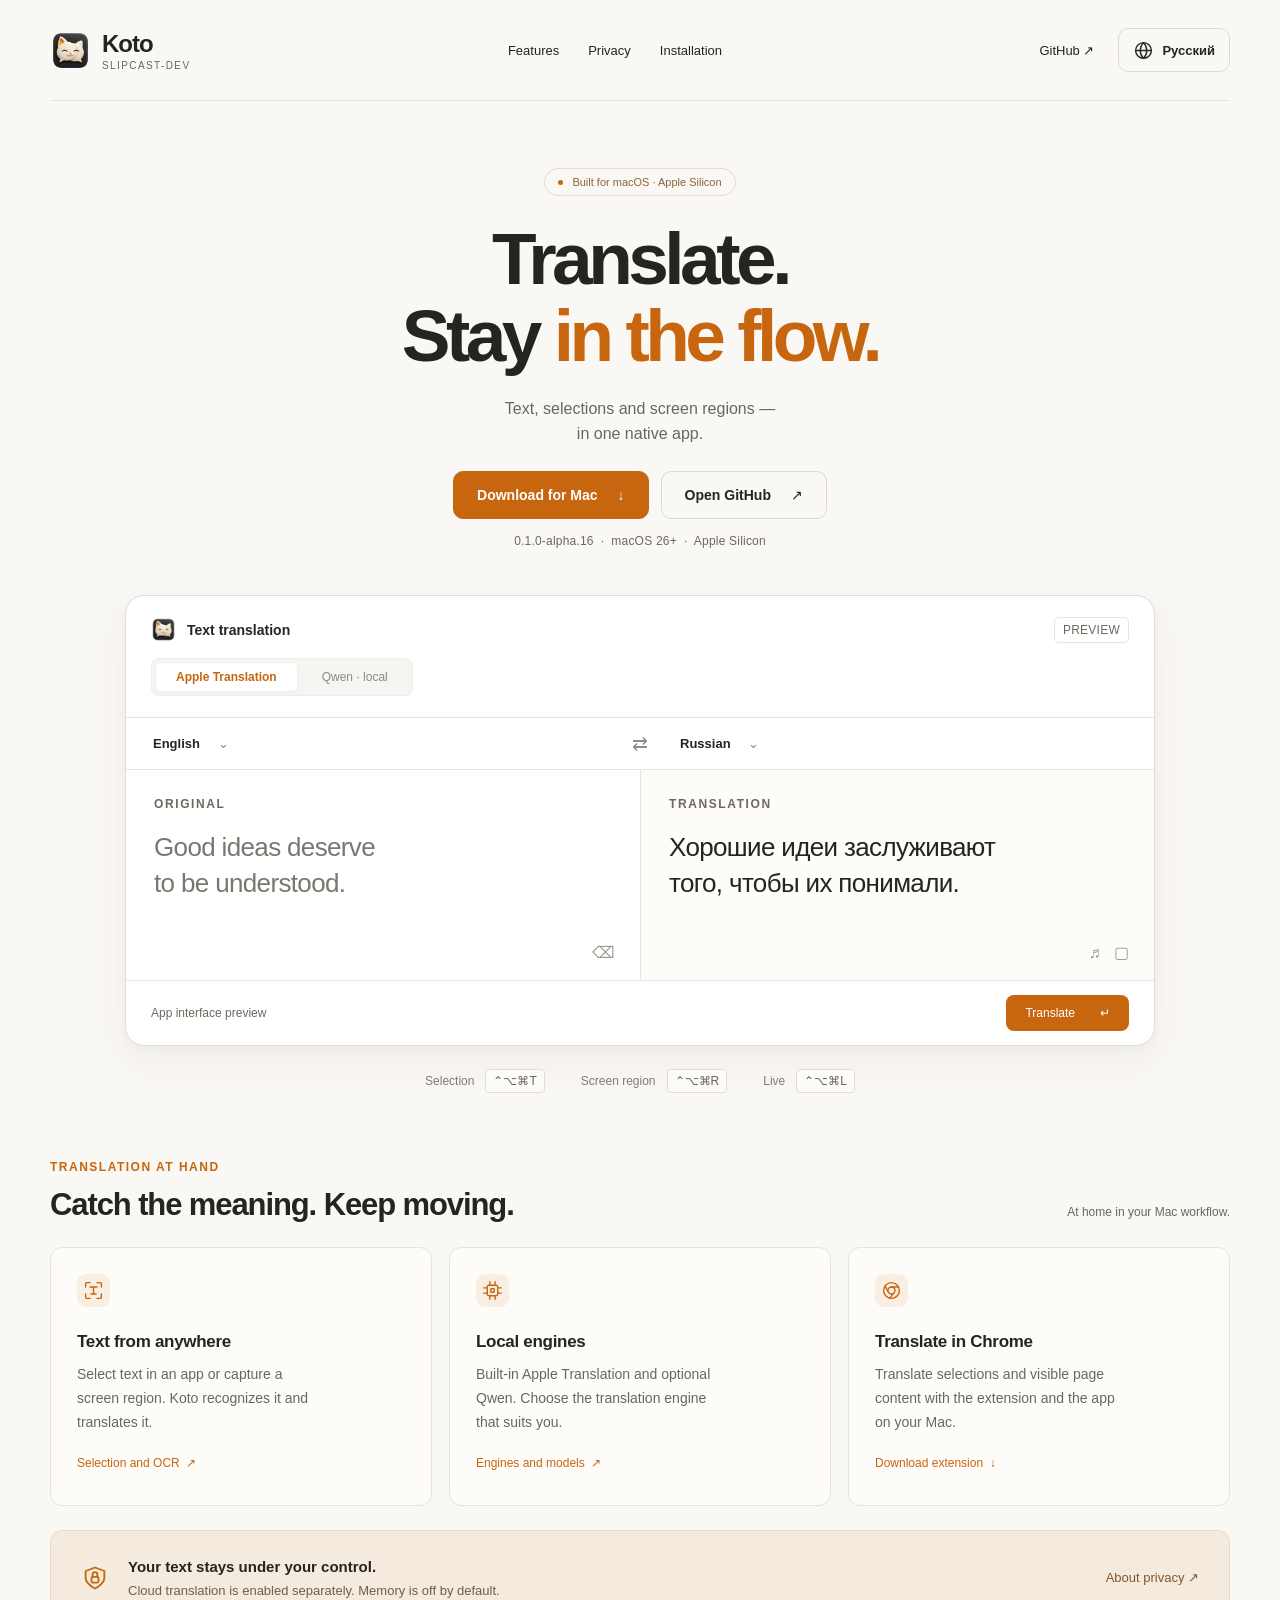
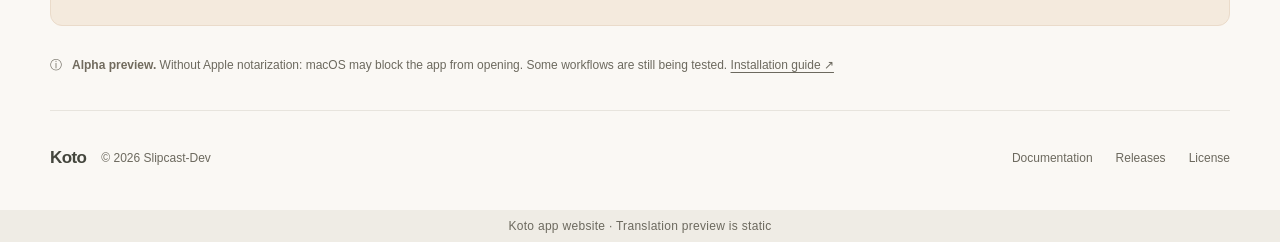
==== commit b97de5de: "Sync site with the latest app release" ====
--- a/en/index.html
+++ b/en/index.html
@@ -33,8 +33,8 @@
       <span class="eyebrow"><span class="dot"></span> Built for macOS · Apple Silicon</span>
       <h1 id="hero-heading">Translate.<br>Stay <em>in the flow.</em></h1>
       <p>Text, selections and screen regions —<br>in one native app.</p>
-      <div class="actions"><a class="btn" href="https://github.com/Slipcast-dev/translator-Koto/releases/download/v0.1.0-alpha.15/Koto-0.1.0-15-arm64-preview-ci.dmg">Download for Mac <span>↓</span></a><a class="btn secondary" href="https://github.com/Slipcast-dev/translator-Koto">Open GitHub <span>↗</span></a></div>
-      <span class="meta">0.1.0-alpha.15 &nbsp;·&nbsp; macOS 26+ &nbsp;·&nbsp; Apple Silicon</span>
+      <div class="actions"><a class="btn" href="https://github.com/Slipcast-dev/translator-Koto/releases/download/v0.1.0-alpha.16/Koto-0.1.0-16-arm64-preview-ci.dmg">Download for Mac <span>↓</span></a><a class="btn secondary" href="https://github.com/Slipcast-dev/translator-Koto">Open GitHub <span>↗</span></a></div>
+      <span class="meta">0.1.0-alpha.16 &nbsp;·&nbsp; macOS 26+ &nbsp;·&nbsp; Apple Silicon</span>
     </section>
     <section class="demo-wrap" aria-label="Translator interface preview">
       <div class="demo">
@@ -47,7 +47,7 @@
       <div class="shortcuts"><span>Selection <kbd>⌃⌥⌘T</kbd></span><span>Screen region <kbd>⌃⌥⌘R</kbd></span><span>Live <kbd>⌃⌥⌘L</kbd></span></div>
     </section>
     <section class="section" id="features"><div class="section-heading"><div><div class="overline">TRANSLATION AT HAND</div><h2>Catch the meaning. Keep moving.</h2></div><p>At home in your Mac workflow.</p></div>
-      <div class="cards"><article class="card"><div class="icon"><svg viewBox="0 0 24 24" aria-hidden="true" focusable="false"><path d="M8 3H4a1 1 0 0 0-1 1v4m13-5h4a1 1 0 0 1 1 1v4M3 16v4a1 1 0 0 0 1 1h4m8 0h4a1 1 0 0 0 1-1v-4M8 8h8m-4 0v8m-3 0h6"/></svg></div><h3>Text from anywhere</h3><p>Select text in an app or capture a screen region. Koto recognizes it and translates it.</p><a class="card-link" href="https://github.com/Slipcast-dev/translator-Koto/blob/main/README.en.md">Selection and OCR &nbsp;↗</a></article><article class="card"><div class="icon"><svg viewBox="0 0 24 24" aria-hidden="true" focusable="false"><rect x="6" y="6" width="12" height="12" rx="2"/><path d="M9 2v4m6-4v4M9 18v4m6-4v4M2 9h4m-4 6h4M18 9h4m-4 6h4"/><rect x="10" y="10" width="4" height="4" rx=".5"/></svg></div><h3>Local engines</h3><p>Built-in Apple Translation and optional Qwen. Choose the translation engine that suits you.</p><a class="card-link" href="https://github.com/Slipcast-dev/translator-Koto/blob/main/Docs/MODELS.en.md">Engines and models &nbsp;↗</a></article><article class="card"><div class="icon"><svg viewBox="0 0 24 24" aria-hidden="true" focusable="false"><circle cx="12" cy="12" r="9"/><circle cx="12" cy="12" r="4"/><path d="M12 8h8M8.5 14l-4-7M14 15.5l-4 5.3"/></svg></div><h3>Translate in Chrome</h3><p>Translate selections and visible page content with the extension and the app on your Mac.</p><a class="card-link" href="https://github.com/Slipcast-dev/translator-Koto/releases/download/v0.1.0-alpha.15/Koto-Chrome-0.1.4.zip">Download extension &nbsp;↓</a></article></div>
+      <div class="cards"><article class="card"><div class="icon"><svg viewBox="0 0 24 24" aria-hidden="true" focusable="false"><path d="M8 3H4a1 1 0 0 0-1 1v4m13-5h4a1 1 0 0 1 1 1v4M3 16v4a1 1 0 0 0 1 1h4m8 0h4a1 1 0 0 0 1-1v-4M8 8h8m-4 0v8m-3 0h6"/></svg></div><h3>Text from anywhere</h3><p>Select text in an app or capture a screen region. Koto recognizes it and translates it.</p><a class="card-link" href="https://github.com/Slipcast-dev/translator-Koto/blob/main/README.en.md">Selection and OCR &nbsp;↗</a></article><article class="card"><div class="icon"><svg viewBox="0 0 24 24" aria-hidden="true" focusable="false"><rect x="6" y="6" width="12" height="12" rx="2"/><path d="M9 2v4m6-4v4M9 18v4m6-4v4M2 9h4m-4 6h4M18 9h4m-4 6h4"/><rect x="10" y="10" width="4" height="4" rx=".5"/></svg></div><h3>Local engines</h3><p>Built-in Apple Translation and optional Qwen. Choose the translation engine that suits you.</p><a class="card-link" href="https://github.com/Slipcast-dev/translator-Koto/blob/main/Docs/MODELS.en.md">Engines and models &nbsp;↗</a></article><article class="card"><div class="icon"><svg viewBox="0 0 24 24" aria-hidden="true" focusable="false"><circle cx="12" cy="12" r="9"/><circle cx="12" cy="12" r="4"/><path d="M12 8h8M8.5 14l-4-7M14 15.5l-4 5.3"/></svg></div><h3>Translate in Chrome</h3><p>Translate selections and visible page content with the extension and the app on your Mac.</p><a class="card-link" href="https://github.com/Slipcast-dev/translator-Koto/releases/download/v0.1.0-alpha.16/Koto-Chrome-0.1.4.zip">Download extension &nbsp;↓</a></article></div>
     </section>
     <section class="privacy" id="privacy" aria-labelledby="privacy-heading"><div class="privacy-left"><span class="shield"><svg viewBox="0 0 24 24" aria-hidden="true" focusable="false"><path d="m12 3 8 3v6c0 5-8 9-8 9s-8-4-8-9V6l8-3Z"/><rect x="9" y="11" width="6" height="5" rx="1"/><path d="M10 11V9a2 2 0 0 1 4 0v2"/></svg></span><div><h2 id="privacy-heading">Your text stays under your control.</h2><p>Cloud translation is enabled separately. Memory is off by default.</p></div></div><a href="https://github.com/Slipcast-dev/translator-Koto/blob/main/Docs/PRIVACY.en.md">About privacy ↗</a></section>
     <p class="alpha" id="installation"><span aria-hidden="true">ⓘ</span><span><b>Alpha preview.</b> Without Apple notarization: macOS may block the app from opening. Some workflows are still being tested. <a href="https://github.com/Slipcast-dev/translator-Koto/blob/main/Docs/INSTALLATION.en.md">Installation guide ↗</a></span></p>
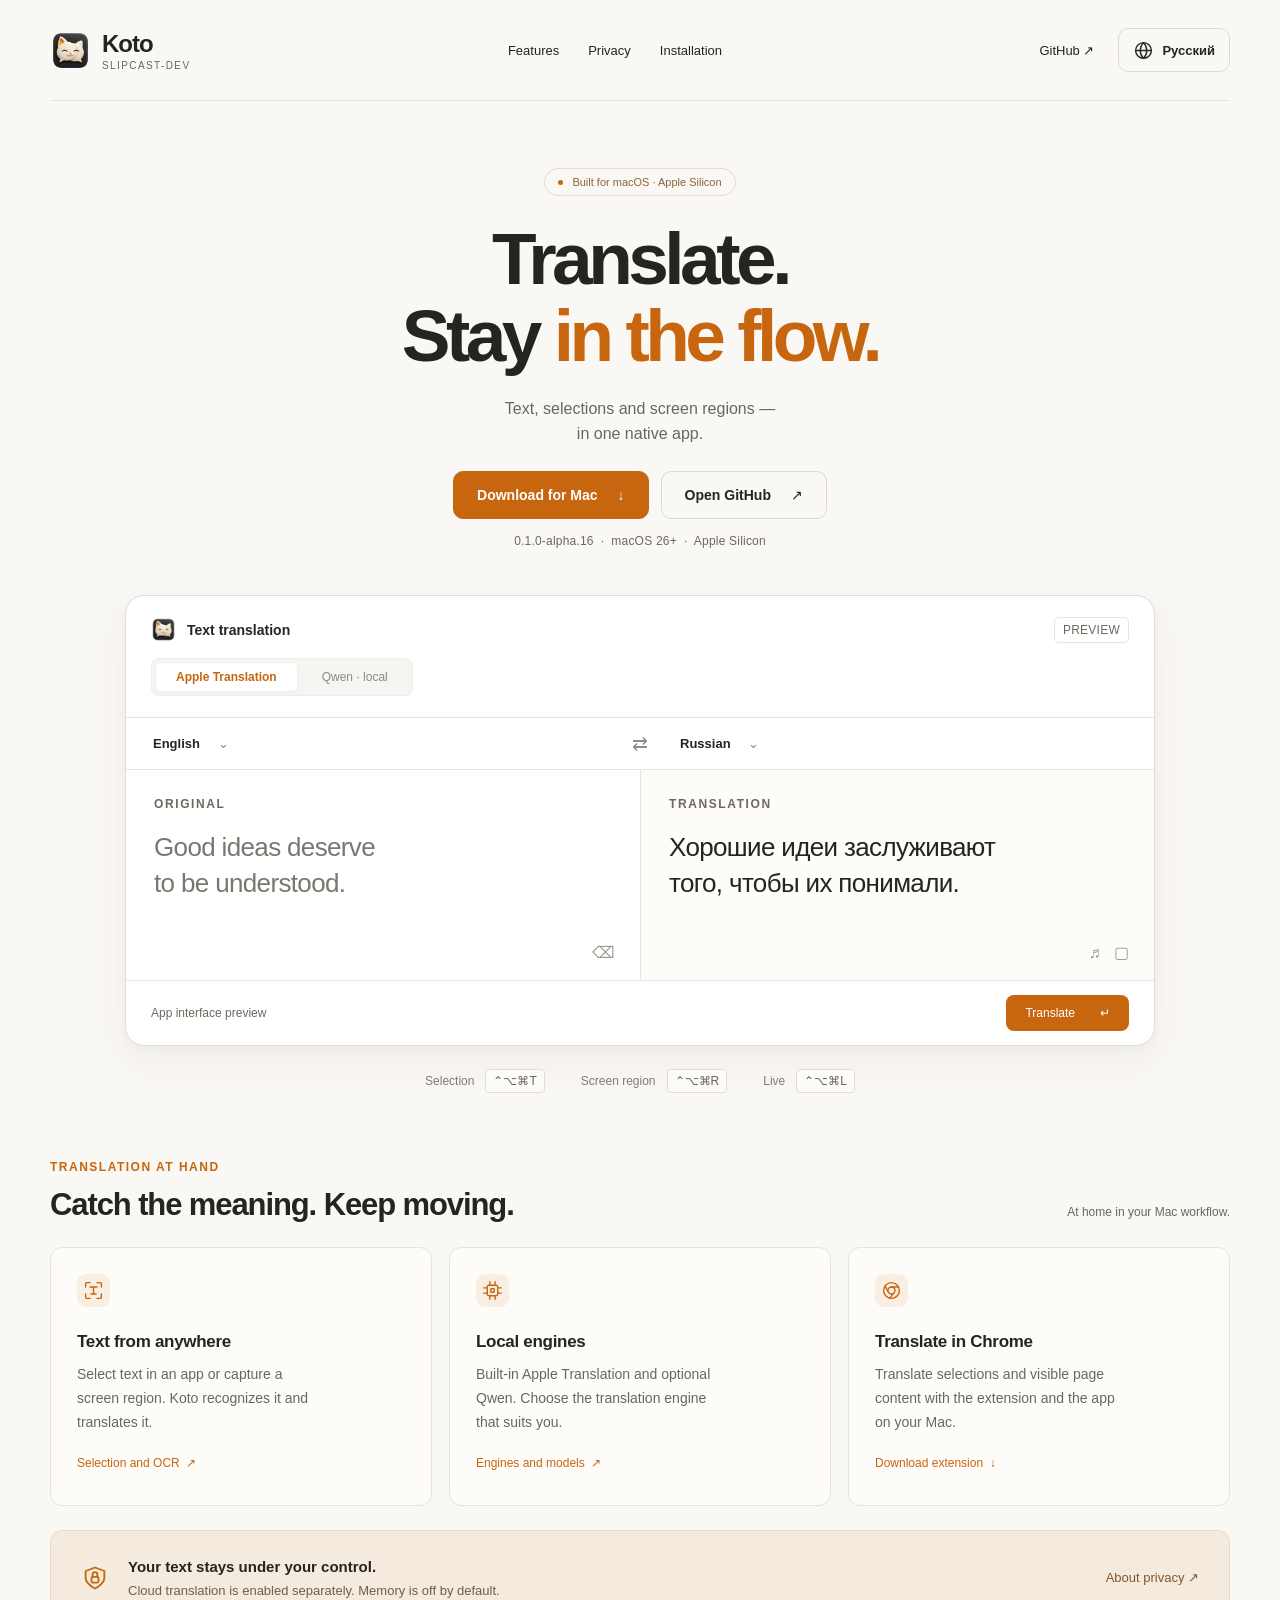
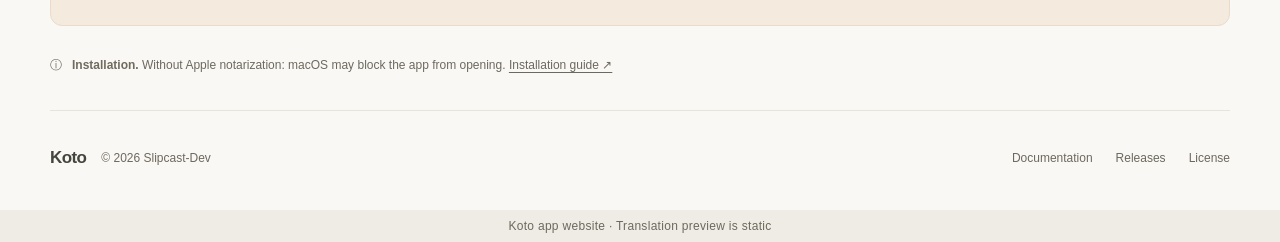
==== commit 45deb771: "Site: stable 1.0.0 release, no alpha markers Co-Authored-By: Claude Sonnet 5.5 <noreply@anthropic.co" ====
--- a/en/index.html
+++ b/en/index.html
@@ -17,7 +17,7 @@
   <link rel="alternate" hreflang="ru" href="https://slipcast-dev.github.io/koto-website/">
   <link rel="alternate" hreflang="en" href="https://slipcast-dev.github.io/koto-website/en/">
   <link rel="alternate" hreflang="x-default" href="https://slipcast-dev.github.io/koto-website/">
-  <meta name="description" content="Koto by Slipcast-Dev: translate text, selections and screen regions on Mac. Apple Translation, optional Qwen and a Chrome extension. Download the alpha for Apple Silicon.">
+  <meta name="description" content="Koto by Slipcast-Dev: translate text, selections and screen regions on Mac. Apple Translation, optional Qwen and a Chrome extension. Download for Apple Silicon.">
   <link rel="stylesheet" href="../assets/styles.css">
 </head>
 <body id="top">
@@ -50,7 +50,7 @@
       <div class="cards"><article class="card"><div class="icon"><svg viewBox="0 0 24 24" aria-hidden="true" focusable="false"><path d="M8 3H4a1 1 0 0 0-1 1v4m13-5h4a1 1 0 0 1 1 1v4M3 16v4a1 1 0 0 0 1 1h4m8 0h4a1 1 0 0 0 1-1v-4M8 8h8m-4 0v8m-3 0h6"/></svg></div><h3>Text from anywhere</h3><p>Select text in an app or capture a screen region. Koto recognizes it and translates it.</p><a class="card-link" href="https://github.com/Slipcast-dev/translator-Koto/blob/main/README.en.md">Selection and OCR &nbsp;↗</a></article><article class="card"><div class="icon"><svg viewBox="0 0 24 24" aria-hidden="true" focusable="false"><rect x="6" y="6" width="12" height="12" rx="2"/><path d="M9 2v4m6-4v4M9 18v4m6-4v4M2 9h4m-4 6h4M18 9h4m-4 6h4"/><rect x="10" y="10" width="4" height="4" rx=".5"/></svg></div><h3>Local engines</h3><p>Built-in Apple Translation and optional Qwen. Choose the translation engine that suits you.</p><a class="card-link" href="https://github.com/Slipcast-dev/translator-Koto/blob/main/Docs/MODELS.en.md">Engines and models &nbsp;↗</a></article><article class="card"><div class="icon"><svg viewBox="0 0 24 24" aria-hidden="true" focusable="false"><circle cx="12" cy="12" r="9"/><circle cx="12" cy="12" r="4"/><path d="M12 8h8M8.5 14l-4-7M14 15.5l-4 5.3"/></svg></div><h3>Translate in Chrome</h3><p>Translate selections and visible page content with the extension and the app on your Mac.</p><a class="card-link" href="https://github.com/Slipcast-dev/translator-Koto/releases/download/v0.1.0-alpha.16/Koto-Chrome-0.1.4.zip">Download extension &nbsp;↓</a></article></div>
     </section>
     <section class="privacy" id="privacy" aria-labelledby="privacy-heading"><div class="privacy-left"><span class="shield"><svg viewBox="0 0 24 24" aria-hidden="true" focusable="false"><path d="m12 3 8 3v6c0 5-8 9-8 9s-8-4-8-9V6l8-3Z"/><rect x="9" y="11" width="6" height="5" rx="1"/><path d="M10 11V9a2 2 0 0 1 4 0v2"/></svg></span><div><h2 id="privacy-heading">Your text stays under your control.</h2><p>Cloud translation is enabled separately. Memory is off by default.</p></div></div><a href="https://github.com/Slipcast-dev/translator-Koto/blob/main/Docs/PRIVACY.en.md">About privacy ↗</a></section>
-    <p class="alpha" id="installation"><span aria-hidden="true">ⓘ</span><span><b>Alpha preview.</b> Without Apple notarization: macOS may block the app from opening. Some workflows are still being tested. <a href="https://github.com/Slipcast-dev/translator-Koto/blob/main/Docs/INSTALLATION.en.md">Installation guide ↗</a></span></p>
+    <p class="alpha" id="installation"><span aria-hidden="true">ⓘ</span><span><b>Installation.</b> Without Apple notarization: macOS may block the app from opening. <a href="https://github.com/Slipcast-dev/translator-Koto/blob/main/Docs/INSTALLATION.en.md">Installation guide ↗</a></span></p>
   </main>
   <footer><div class="footer-brand"><b>Koto</b><span>© 2026 Slipcast-Dev</span></div><div class="footer-links"><a href="https://github.com/Slipcast-dev/translator-Koto/blob/main/README.en.md">Documentation</a><a href="https://github.com/Slipcast-dev/translator-Koto/releases">Releases</a><a href="https://github.com/Slipcast-dev/translator-Koto/blob/main/LICENSE">License</a></div></footer>
   <div class="concept">Koto app website · Translation preview is static</div>
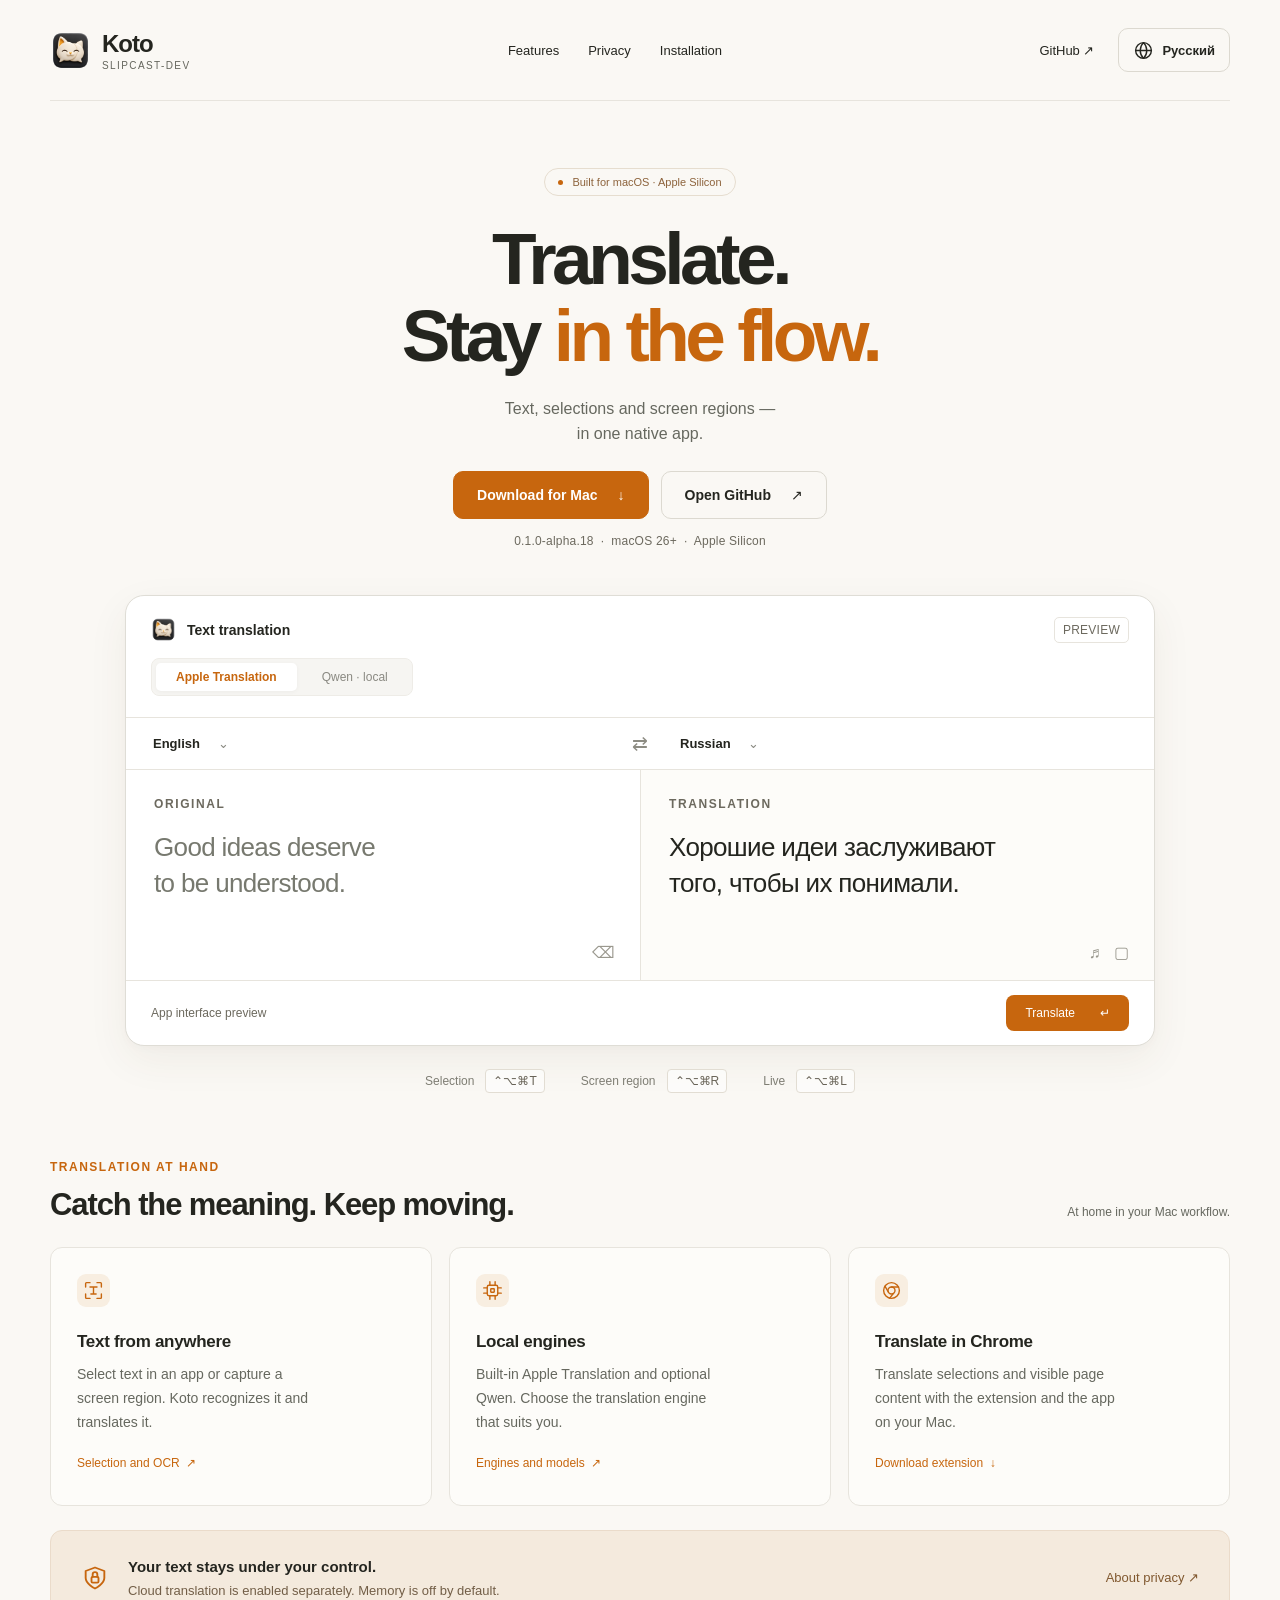
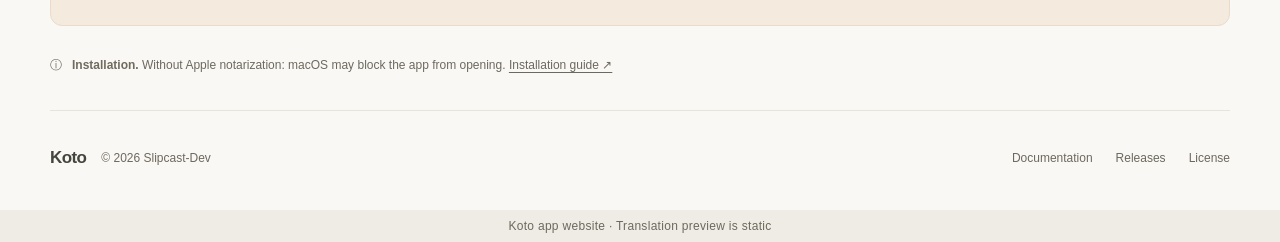
==== commit 002f9a2c: "Sync site with the latest app release" ====
--- a/en/index.html
+++ b/en/index.html
@@ -33,8 +33,8 @@
       <span class="eyebrow"><span class="dot"></span> Built for macOS · Apple Silicon</span>
       <h1 id="hero-heading">Translate.<br>Stay <em>in the flow.</em></h1>
       <p>Text, selections and screen regions —<br>in one native app.</p>
-      <div class="actions"><a class="btn" href="https://github.com/Slipcast-dev/translator-Koto/releases/download/v0.1.0-alpha.16/Koto-0.1.0-16-arm64-preview-ci.dmg">Download for Mac <span>↓</span></a><a class="btn secondary" href="https://github.com/Slipcast-dev/translator-Koto">Open GitHub <span>↗</span></a></div>
-      <span class="meta">0.1.0-alpha.16 &nbsp;·&nbsp; macOS 26+ &nbsp;·&nbsp; Apple Silicon</span>
+      <div class="actions"><a class="btn" href="https://github.com/Slipcast-dev/translator-Koto/releases/download/v0.1.0-alpha.18/Koto-0.1.0-18-arm64-preview-ci.dmg">Download for Mac <span>↓</span></a><a class="btn secondary" href="https://github.com/Slipcast-dev/translator-Koto">Open GitHub <span>↗</span></a></div>
+      <span class="meta">0.1.0-alpha.18 &nbsp;·&nbsp; macOS 26+ &nbsp;·&nbsp; Apple Silicon</span>
     </section>
     <section class="demo-wrap" aria-label="Translator interface preview">
       <div class="demo">
@@ -47,7 +47,7 @@
       <div class="shortcuts"><span>Selection <kbd>⌃⌥⌘T</kbd></span><span>Screen region <kbd>⌃⌥⌘R</kbd></span><span>Live <kbd>⌃⌥⌘L</kbd></span></div>
     </section>
     <section class="section" id="features"><div class="section-heading"><div><div class="overline">TRANSLATION AT HAND</div><h2>Catch the meaning. Keep moving.</h2></div><p>At home in your Mac workflow.</p></div>
-      <div class="cards"><article class="card"><div class="icon"><svg viewBox="0 0 24 24" aria-hidden="true" focusable="false"><path d="M8 3H4a1 1 0 0 0-1 1v4m13-5h4a1 1 0 0 1 1 1v4M3 16v4a1 1 0 0 0 1 1h4m8 0h4a1 1 0 0 0 1-1v-4M8 8h8m-4 0v8m-3 0h6"/></svg></div><h3>Text from anywhere</h3><p>Select text in an app or capture a screen region. Koto recognizes it and translates it.</p><a class="card-link" href="https://github.com/Slipcast-dev/translator-Koto/blob/main/README.en.md">Selection and OCR &nbsp;↗</a></article><article class="card"><div class="icon"><svg viewBox="0 0 24 24" aria-hidden="true" focusable="false"><rect x="6" y="6" width="12" height="12" rx="2"/><path d="M9 2v4m6-4v4M9 18v4m6-4v4M2 9h4m-4 6h4M18 9h4m-4 6h4"/><rect x="10" y="10" width="4" height="4" rx=".5"/></svg></div><h3>Local engines</h3><p>Built-in Apple Translation and optional Qwen. Choose the translation engine that suits you.</p><a class="card-link" href="https://github.com/Slipcast-dev/translator-Koto/blob/main/Docs/MODELS.en.md">Engines and models &nbsp;↗</a></article><article class="card"><div class="icon"><svg viewBox="0 0 24 24" aria-hidden="true" focusable="false"><circle cx="12" cy="12" r="9"/><circle cx="12" cy="12" r="4"/><path d="M12 8h8M8.5 14l-4-7M14 15.5l-4 5.3"/></svg></div><h3>Translate in Chrome</h3><p>Translate selections and visible page content with the extension and the app on your Mac.</p><a class="card-link" href="https://github.com/Slipcast-dev/translator-Koto/releases/download/v0.1.0-alpha.16/Koto-Chrome-0.1.4.zip">Download extension &nbsp;↓</a></article></div>
+      <div class="cards"><article class="card"><div class="icon"><svg viewBox="0 0 24 24" aria-hidden="true" focusable="false"><path d="M8 3H4a1 1 0 0 0-1 1v4m13-5h4a1 1 0 0 1 1 1v4M3 16v4a1 1 0 0 0 1 1h4m8 0h4a1 1 0 0 0 1-1v-4M8 8h8m-4 0v8m-3 0h6"/></svg></div><h3>Text from anywhere</h3><p>Select text in an app or capture a screen region. Koto recognizes it and translates it.</p><a class="card-link" href="https://github.com/Slipcast-dev/translator-Koto/blob/main/README.en.md">Selection and OCR &nbsp;↗</a></article><article class="card"><div class="icon"><svg viewBox="0 0 24 24" aria-hidden="true" focusable="false"><rect x="6" y="6" width="12" height="12" rx="2"/><path d="M9 2v4m6-4v4M9 18v4m6-4v4M2 9h4m-4 6h4M18 9h4m-4 6h4"/><rect x="10" y="10" width="4" height="4" rx=".5"/></svg></div><h3>Local engines</h3><p>Built-in Apple Translation and optional Qwen. Choose the translation engine that suits you.</p><a class="card-link" href="https://github.com/Slipcast-dev/translator-Koto/blob/main/Docs/MODELS.en.md">Engines and models &nbsp;↗</a></article><article class="card"><div class="icon"><svg viewBox="0 0 24 24" aria-hidden="true" focusable="false"><circle cx="12" cy="12" r="9"/><circle cx="12" cy="12" r="4"/><path d="M12 8h8M8.5 14l-4-7M14 15.5l-4 5.3"/></svg></div><h3>Translate in Chrome</h3><p>Translate selections and visible page content with the extension and the app on your Mac.</p><a class="card-link" href="https://github.com/Slipcast-dev/translator-Koto/releases/download/v0.1.0-alpha.18/Koto-Chrome-0.1.4.zip">Download extension &nbsp;↓</a></article></div>
     </section>
     <section class="privacy" id="privacy" aria-labelledby="privacy-heading"><div class="privacy-left"><span class="shield"><svg viewBox="0 0 24 24" aria-hidden="true" focusable="false"><path d="m12 3 8 3v6c0 5-8 9-8 9s-8-4-8-9V6l8-3Z"/><rect x="9" y="11" width="6" height="5" rx="1"/><path d="M10 11V9a2 2 0 0 1 4 0v2"/></svg></span><div><h2 id="privacy-heading">Your text stays under your control.</h2><p>Cloud translation is enabled separately. Memory is off by default.</p></div></div><a href="https://github.com/Slipcast-dev/translator-Koto/blob/main/Docs/PRIVACY.en.md">About privacy ↗</a></section>
     <p class="alpha" id="installation"><span aria-hidden="true">ⓘ</span><span><b>Installation.</b> Without Apple notarization: macOS may block the app from opening. <a href="https://github.com/Slipcast-dev/translator-Koto/blob/main/Docs/INSTALLATION.en.md">Installation guide ↗</a></span></p>
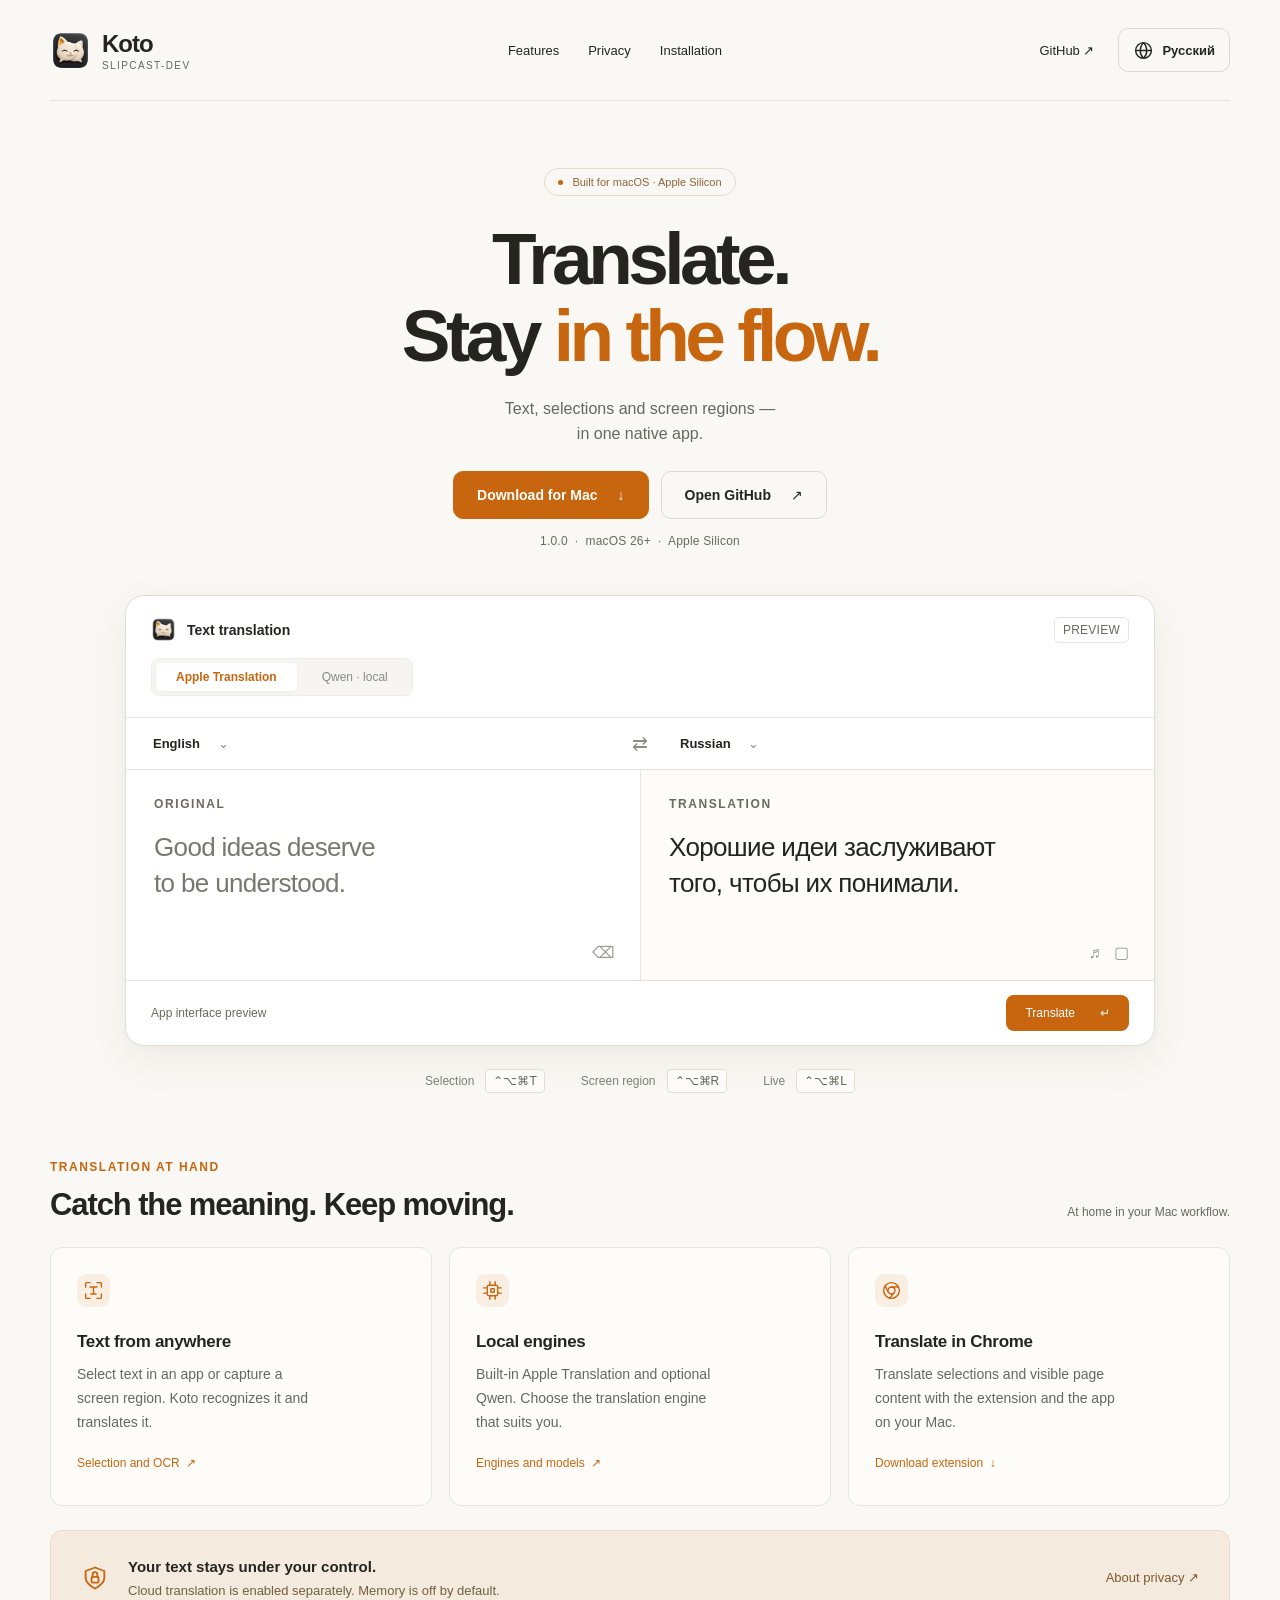
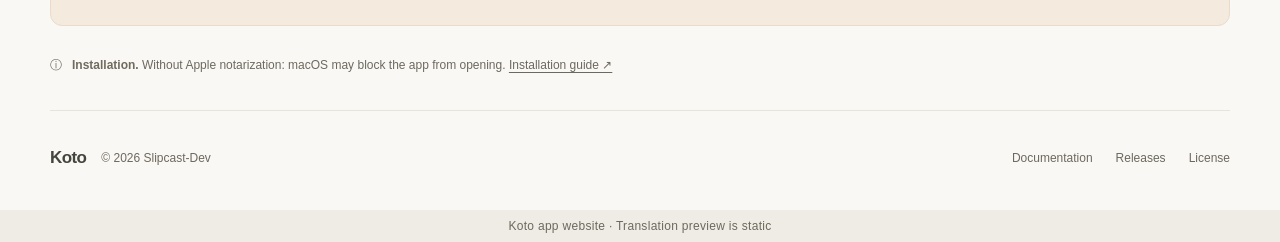
==== commit 23ccd554: "Sync site with the latest app release" ====
--- a/en/index.html
+++ b/en/index.html
@@ -33,8 +33,8 @@
       <span class="eyebrow"><span class="dot"></span> Built for macOS · Apple Silicon</span>
       <h1 id="hero-heading">Translate.<br>Stay <em>in the flow.</em></h1>
       <p>Text, selections and screen regions —<br>in one native app.</p>
-      <div class="actions"><a class="btn" href="https://github.com/Slipcast-dev/translator-Koto/releases/download/v0.1.0-alpha.18/Koto-0.1.0-18-arm64-preview-ci.dmg">Download for Mac <span>↓</span></a><a class="btn secondary" href="https://github.com/Slipcast-dev/translator-Koto">Open GitHub <span>↗</span></a></div>
-      <span class="meta">0.1.0-alpha.18 &nbsp;·&nbsp; macOS 26+ &nbsp;·&nbsp; Apple Silicon</span>
+      <div class="actions"><a class="btn" href="https://github.com/Slipcast-dev/translator-Koto/releases/download/v1.0.0/Koto-1.0.0-20-arm64.dmg">Download for Mac <span>↓</span></a><a class="btn secondary" href="https://github.com/Slipcast-dev/translator-Koto">Open GitHub <span>↗</span></a></div>
+      <span class="meta">1.0.0 &nbsp;·&nbsp; macOS 26+ &nbsp;·&nbsp; Apple Silicon</span>
     </section>
     <section class="demo-wrap" aria-label="Translator interface preview">
       <div class="demo">
@@ -47,7 +47,7 @@
       <div class="shortcuts"><span>Selection <kbd>⌃⌥⌘T</kbd></span><span>Screen region <kbd>⌃⌥⌘R</kbd></span><span>Live <kbd>⌃⌥⌘L</kbd></span></div>
     </section>
     <section class="section" id="features"><div class="section-heading"><div><div class="overline">TRANSLATION AT HAND</div><h2>Catch the meaning. Keep moving.</h2></div><p>At home in your Mac workflow.</p></div>
-      <div class="cards"><article class="card"><div class="icon"><svg viewBox="0 0 24 24" aria-hidden="true" focusable="false"><path d="M8 3H4a1 1 0 0 0-1 1v4m13-5h4a1 1 0 0 1 1 1v4M3 16v4a1 1 0 0 0 1 1h4m8 0h4a1 1 0 0 0 1-1v-4M8 8h8m-4 0v8m-3 0h6"/></svg></div><h3>Text from anywhere</h3><p>Select text in an app or capture a screen region. Koto recognizes it and translates it.</p><a class="card-link" href="https://github.com/Slipcast-dev/translator-Koto/blob/main/README.en.md">Selection and OCR &nbsp;↗</a></article><article class="card"><div class="icon"><svg viewBox="0 0 24 24" aria-hidden="true" focusable="false"><rect x="6" y="6" width="12" height="12" rx="2"/><path d="M9 2v4m6-4v4M9 18v4m6-4v4M2 9h4m-4 6h4M18 9h4m-4 6h4"/><rect x="10" y="10" width="4" height="4" rx=".5"/></svg></div><h3>Local engines</h3><p>Built-in Apple Translation and optional Qwen. Choose the translation engine that suits you.</p><a class="card-link" href="https://github.com/Slipcast-dev/translator-Koto/blob/main/Docs/MODELS.en.md">Engines and models &nbsp;↗</a></article><article class="card"><div class="icon"><svg viewBox="0 0 24 24" aria-hidden="true" focusable="false"><circle cx="12" cy="12" r="9"/><circle cx="12" cy="12" r="4"/><path d="M12 8h8M8.5 14l-4-7M14 15.5l-4 5.3"/></svg></div><h3>Translate in Chrome</h3><p>Translate selections and visible page content with the extension and the app on your Mac.</p><a class="card-link" href="https://github.com/Slipcast-dev/translator-Koto/releases/download/v0.1.0-alpha.18/Koto-Chrome-0.1.4.zip">Download extension &nbsp;↓</a></article></div>
+      <div class="cards"><article class="card"><div class="icon"><svg viewBox="0 0 24 24" aria-hidden="true" focusable="false"><path d="M8 3H4a1 1 0 0 0-1 1v4m13-5h4a1 1 0 0 1 1 1v4M3 16v4a1 1 0 0 0 1 1h4m8 0h4a1 1 0 0 0 1-1v-4M8 8h8m-4 0v8m-3 0h6"/></svg></div><h3>Text from anywhere</h3><p>Select text in an app or capture a screen region. Koto recognizes it and translates it.</p><a class="card-link" href="https://github.com/Slipcast-dev/translator-Koto/blob/main/README.en.md">Selection and OCR &nbsp;↗</a></article><article class="card"><div class="icon"><svg viewBox="0 0 24 24" aria-hidden="true" focusable="false"><rect x="6" y="6" width="12" height="12" rx="2"/><path d="M9 2v4m6-4v4M9 18v4m6-4v4M2 9h4m-4 6h4M18 9h4m-4 6h4"/><rect x="10" y="10" width="4" height="4" rx=".5"/></svg></div><h3>Local engines</h3><p>Built-in Apple Translation and optional Qwen. Choose the translation engine that suits you.</p><a class="card-link" href="https://github.com/Slipcast-dev/translator-Koto/blob/main/Docs/MODELS.en.md">Engines and models &nbsp;↗</a></article><article class="card"><div class="icon"><svg viewBox="0 0 24 24" aria-hidden="true" focusable="false"><circle cx="12" cy="12" r="9"/><circle cx="12" cy="12" r="4"/><path d="M12 8h8M8.5 14l-4-7M14 15.5l-4 5.3"/></svg></div><h3>Translate in Chrome</h3><p>Translate selections and visible page content with the extension and the app on your Mac.</p><a class="card-link" href="https://github.com/Slipcast-dev/translator-Koto/releases/download/v1.0.0/Koto-Chrome-0.1.4.zip">Download extension &nbsp;↓</a></article></div>
     </section>
     <section class="privacy" id="privacy" aria-labelledby="privacy-heading"><div class="privacy-left"><span class="shield"><svg viewBox="0 0 24 24" aria-hidden="true" focusable="false"><path d="m12 3 8 3v6c0 5-8 9-8 9s-8-4-8-9V6l8-3Z"/><rect x="9" y="11" width="6" height="5" rx="1"/><path d="M10 11V9a2 2 0 0 1 4 0v2"/></svg></span><div><h2 id="privacy-heading">Your text stays under your control.</h2><p>Cloud translation is enabled separately. Memory is off by default.</p></div></div><a href="https://github.com/Slipcast-dev/translator-Koto/blob/main/Docs/PRIVACY.en.md">About privacy ↗</a></section>
     <p class="alpha" id="installation"><span aria-hidden="true">ⓘ</span><span><b>Installation.</b> Without Apple notarization: macOS may block the app from opening. <a href="https://github.com/Slipcast-dev/translator-Koto/blob/main/Docs/INSTALLATION.en.md">Installation guide ↗</a></span></p>
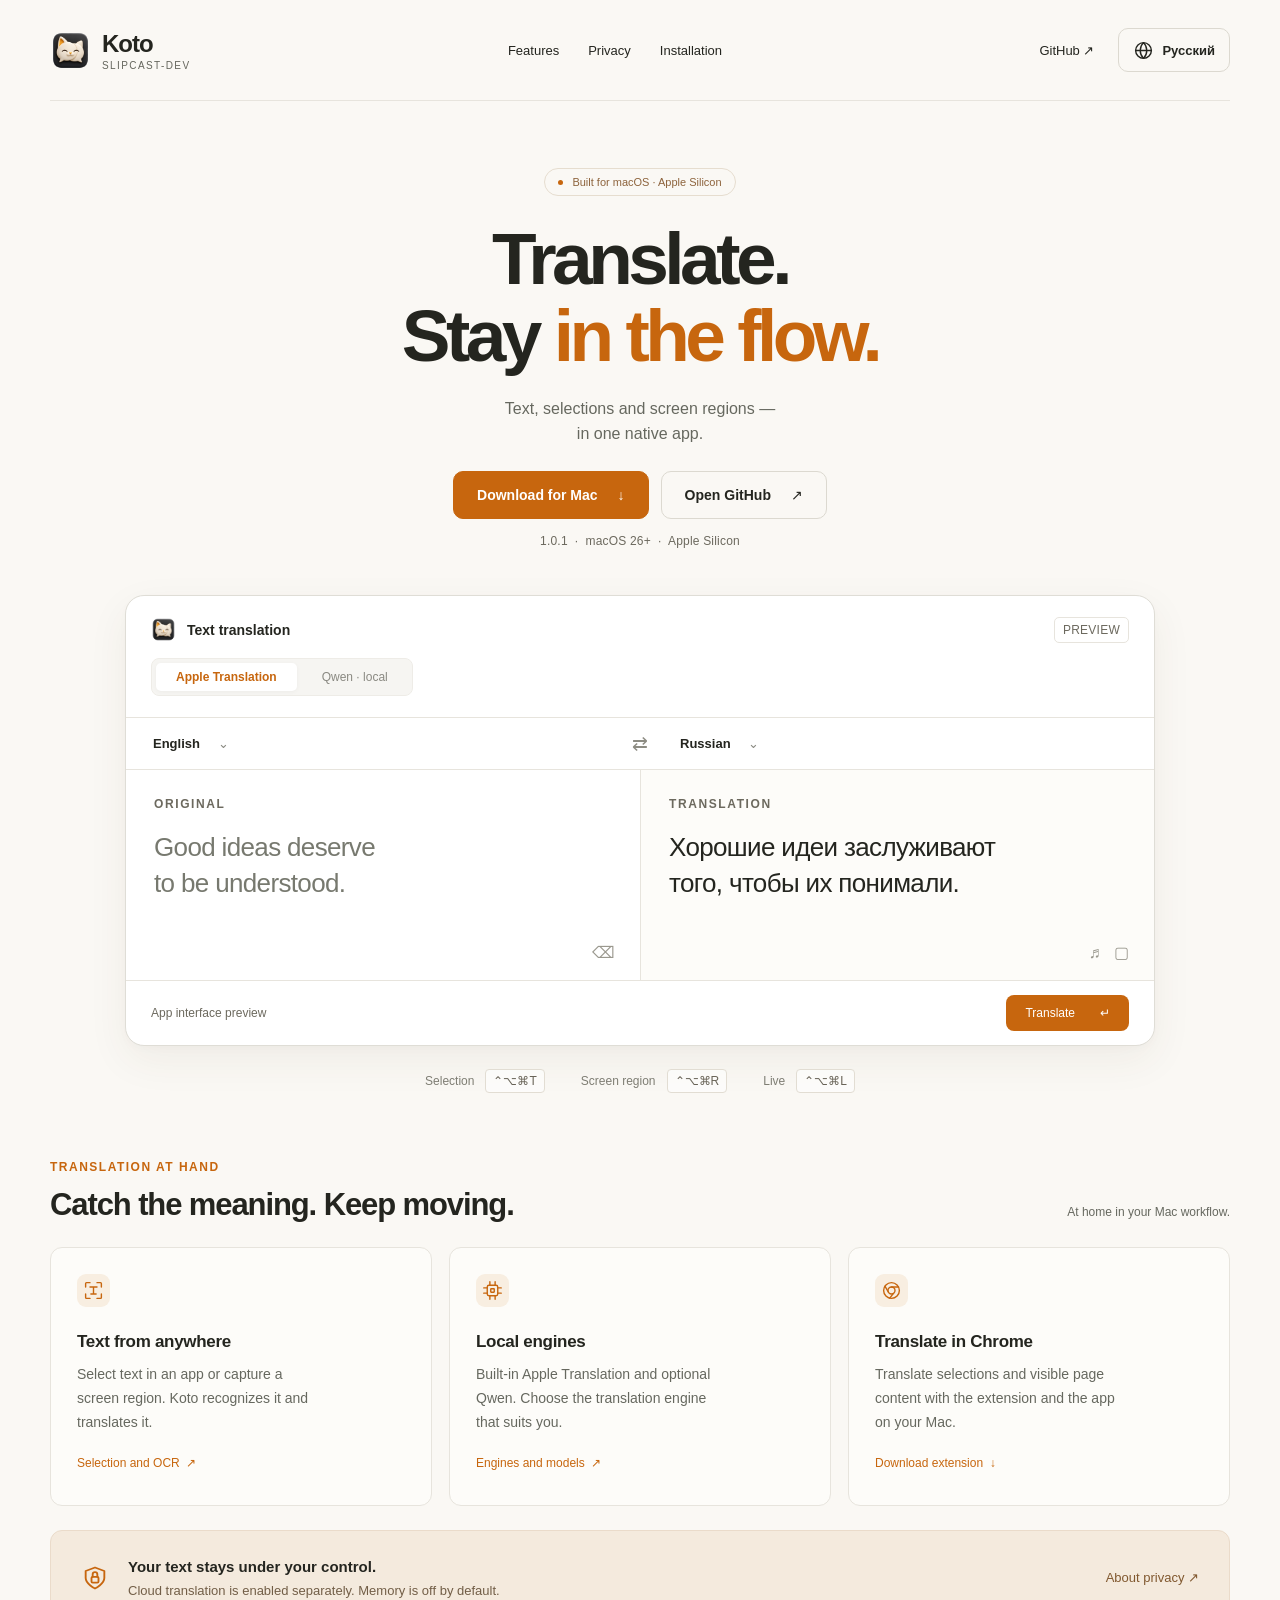
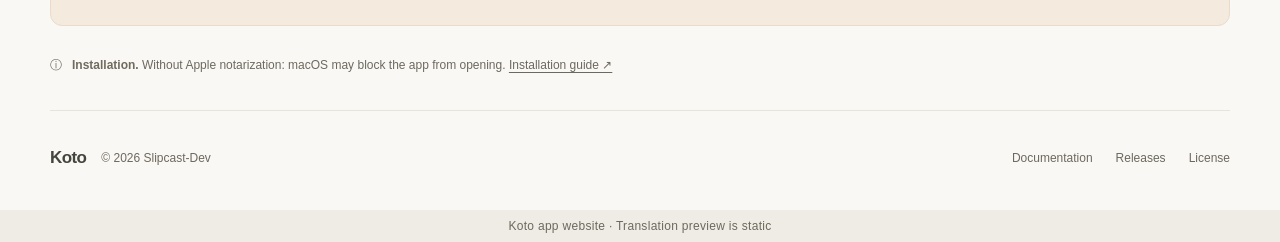
==== commit 1aa70c86: "Sync site with the latest app release" ====
--- a/en/index.html
+++ b/en/index.html
@@ -33,8 +33,8 @@
       <span class="eyebrow"><span class="dot"></span> Built for macOS · Apple Silicon</span>
       <h1 id="hero-heading">Translate.<br>Stay <em>in the flow.</em></h1>
       <p>Text, selections and screen regions —<br>in one native app.</p>
-      <div class="actions"><a class="btn" href="https://github.com/Slipcast-dev/translator-Koto/releases/download/v1.0.0/Koto-1.0.0-20-arm64.dmg">Download for Mac <span>↓</span></a><a class="btn secondary" href="https://github.com/Slipcast-dev/translator-Koto">Open GitHub <span>↗</span></a></div>
-      <span class="meta">1.0.0 &nbsp;·&nbsp; macOS 26+ &nbsp;·&nbsp; Apple Silicon</span>
+      <div class="actions"><a class="btn" href="https://github.com/Slipcast-dev/translator-Koto/releases/download/v1.0.1/Koto-1.0.1-21-arm64.dmg">Download for Mac <span>↓</span></a><a class="btn secondary" href="https://github.com/Slipcast-dev/translator-Koto">Open GitHub <span>↗</span></a></div>
+      <span class="meta">1.0.1 &nbsp;·&nbsp; macOS 26+ &nbsp;·&nbsp; Apple Silicon</span>
     </section>
     <section class="demo-wrap" aria-label="Translator interface preview">
       <div class="demo">
@@ -47,7 +47,7 @@
       <div class="shortcuts"><span>Selection <kbd>⌃⌥⌘T</kbd></span><span>Screen region <kbd>⌃⌥⌘R</kbd></span><span>Live <kbd>⌃⌥⌘L</kbd></span></div>
     </section>
     <section class="section" id="features"><div class="section-heading"><div><div class="overline">TRANSLATION AT HAND</div><h2>Catch the meaning. Keep moving.</h2></div><p>At home in your Mac workflow.</p></div>
-      <div class="cards"><article class="card"><div class="icon"><svg viewBox="0 0 24 24" aria-hidden="true" focusable="false"><path d="M8 3H4a1 1 0 0 0-1 1v4m13-5h4a1 1 0 0 1 1 1v4M3 16v4a1 1 0 0 0 1 1h4m8 0h4a1 1 0 0 0 1-1v-4M8 8h8m-4 0v8m-3 0h6"/></svg></div><h3>Text from anywhere</h3><p>Select text in an app or capture a screen region. Koto recognizes it and translates it.</p><a class="card-link" href="https://github.com/Slipcast-dev/translator-Koto/blob/main/README.en.md">Selection and OCR &nbsp;↗</a></article><article class="card"><div class="icon"><svg viewBox="0 0 24 24" aria-hidden="true" focusable="false"><rect x="6" y="6" width="12" height="12" rx="2"/><path d="M9 2v4m6-4v4M9 18v4m6-4v4M2 9h4m-4 6h4M18 9h4m-4 6h4"/><rect x="10" y="10" width="4" height="4" rx=".5"/></svg></div><h3>Local engines</h3><p>Built-in Apple Translation and optional Qwen. Choose the translation engine that suits you.</p><a class="card-link" href="https://github.com/Slipcast-dev/translator-Koto/blob/main/Docs/MODELS.en.md">Engines and models &nbsp;↗</a></article><article class="card"><div class="icon"><svg viewBox="0 0 24 24" aria-hidden="true" focusable="false"><circle cx="12" cy="12" r="9"/><circle cx="12" cy="12" r="4"/><path d="M12 8h8M8.5 14l-4-7M14 15.5l-4 5.3"/></svg></div><h3>Translate in Chrome</h3><p>Translate selections and visible page content with the extension and the app on your Mac.</p><a class="card-link" href="https://github.com/Slipcast-dev/translator-Koto/releases/download/v1.0.0/Koto-Chrome-0.1.4.zip">Download extension &nbsp;↓</a></article></div>
+      <div class="cards"><article class="card"><div class="icon"><svg viewBox="0 0 24 24" aria-hidden="true" focusable="false"><path d="M8 3H4a1 1 0 0 0-1 1v4m13-5h4a1 1 0 0 1 1 1v4M3 16v4a1 1 0 0 0 1 1h4m8 0h4a1 1 0 0 0 1-1v-4M8 8h8m-4 0v8m-3 0h6"/></svg></div><h3>Text from anywhere</h3><p>Select text in an app or capture a screen region. Koto recognizes it and translates it.</p><a class="card-link" href="https://github.com/Slipcast-dev/translator-Koto/blob/main/README.en.md">Selection and OCR &nbsp;↗</a></article><article class="card"><div class="icon"><svg viewBox="0 0 24 24" aria-hidden="true" focusable="false"><rect x="6" y="6" width="12" height="12" rx="2"/><path d="M9 2v4m6-4v4M9 18v4m6-4v4M2 9h4m-4 6h4M18 9h4m-4 6h4"/><rect x="10" y="10" width="4" height="4" rx=".5"/></svg></div><h3>Local engines</h3><p>Built-in Apple Translation and optional Qwen. Choose the translation engine that suits you.</p><a class="card-link" href="https://github.com/Slipcast-dev/translator-Koto/blob/main/Docs/MODELS.en.md">Engines and models &nbsp;↗</a></article><article class="card"><div class="icon"><svg viewBox="0 0 24 24" aria-hidden="true" focusable="false"><circle cx="12" cy="12" r="9"/><circle cx="12" cy="12" r="4"/><path d="M12 8h8M8.5 14l-4-7M14 15.5l-4 5.3"/></svg></div><h3>Translate in Chrome</h3><p>Translate selections and visible page content with the extension and the app on your Mac.</p><a class="card-link" href="https://github.com/Slipcast-dev/translator-Koto/releases/download/v1.0.1/Koto-Chrome-0.1.4.zip">Download extension &nbsp;↓</a></article></div>
     </section>
     <section class="privacy" id="privacy" aria-labelledby="privacy-heading"><div class="privacy-left"><span class="shield"><svg viewBox="0 0 24 24" aria-hidden="true" focusable="false"><path d="m12 3 8 3v6c0 5-8 9-8 9s-8-4-8-9V6l8-3Z"/><rect x="9" y="11" width="6" height="5" rx="1"/><path d="M10 11V9a2 2 0 0 1 4 0v2"/></svg></span><div><h2 id="privacy-heading">Your text stays under your control.</h2><p>Cloud translation is enabled separately. Memory is off by default.</p></div></div><a href="https://github.com/Slipcast-dev/translator-Koto/blob/main/Docs/PRIVACY.en.md">About privacy ↗</a></section>
     <p class="alpha" id="installation"><span aria-hidden="true">ⓘ</span><span><b>Installation.</b> Without Apple notarization: macOS may block the app from opening. <a href="https://github.com/Slipcast-dev/translator-Koto/blob/main/Docs/INSTALLATION.en.md">Installation guide ↗</a></span></p>
